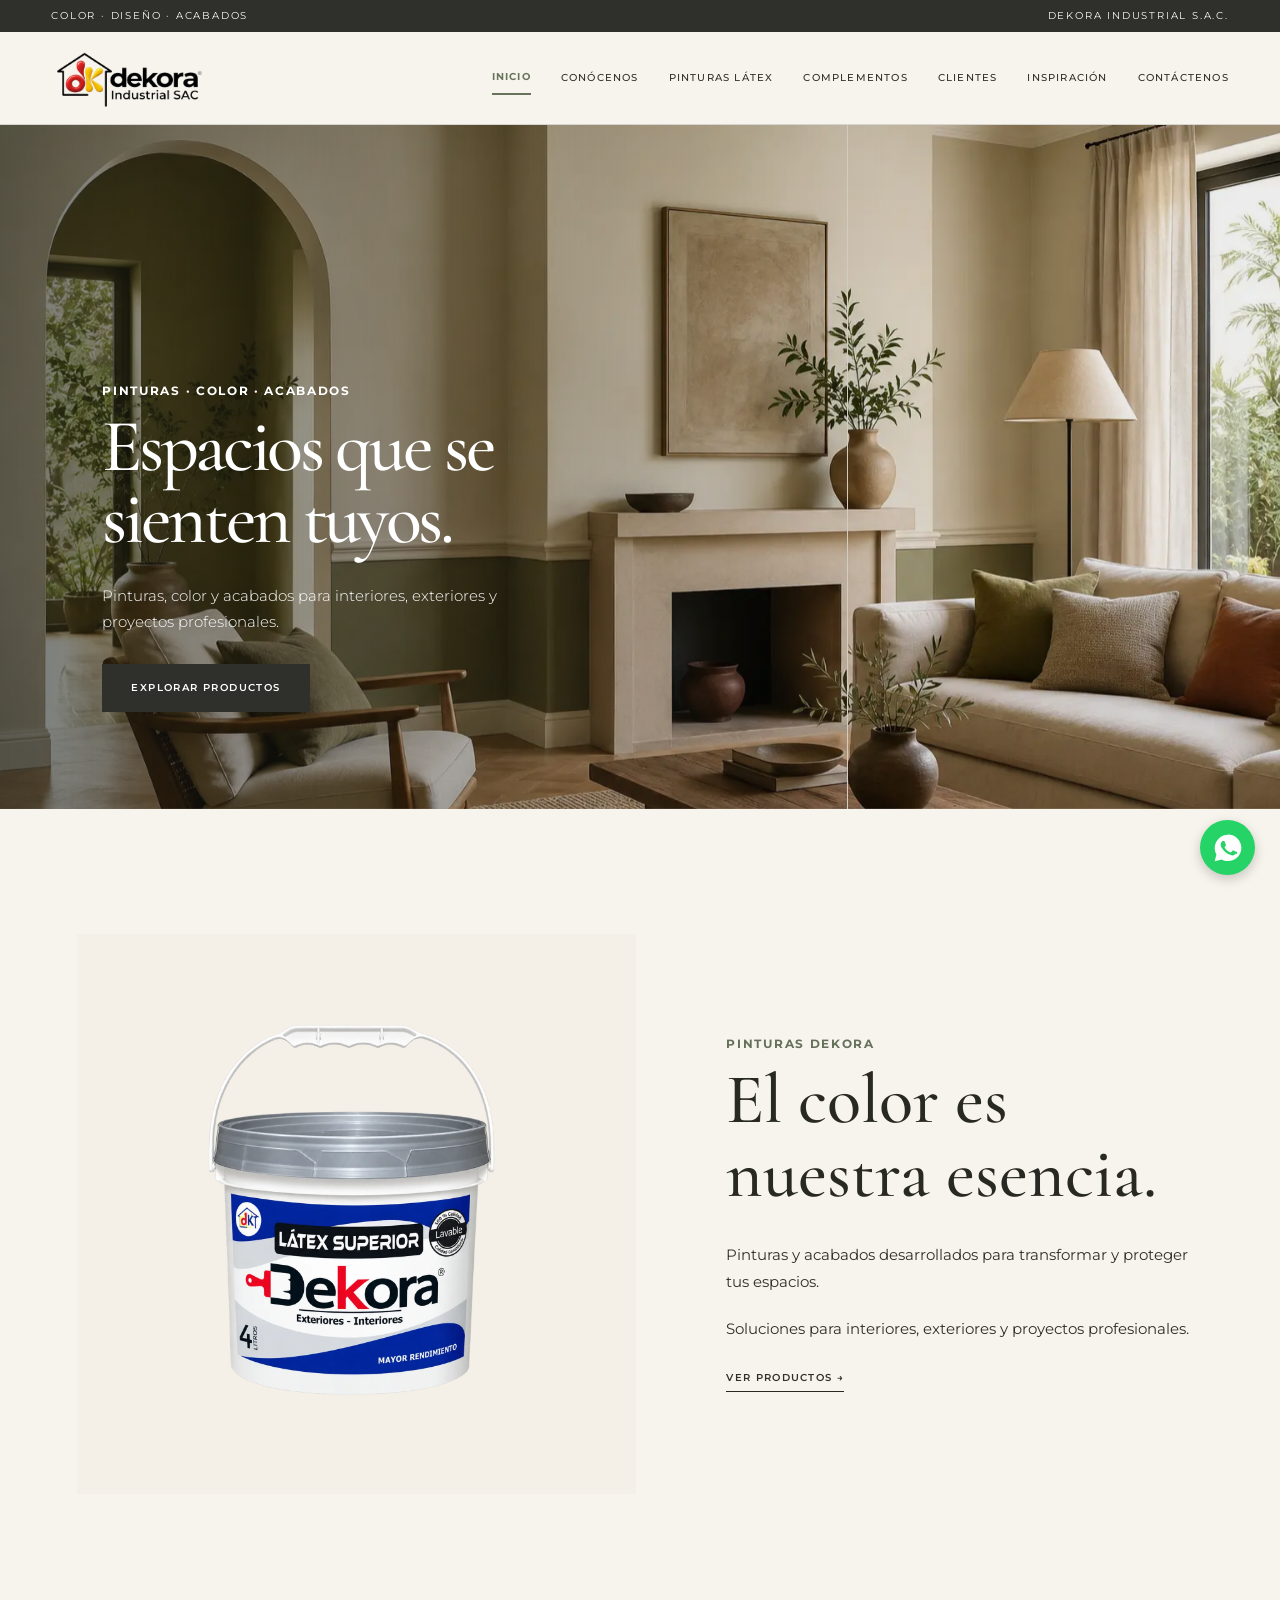
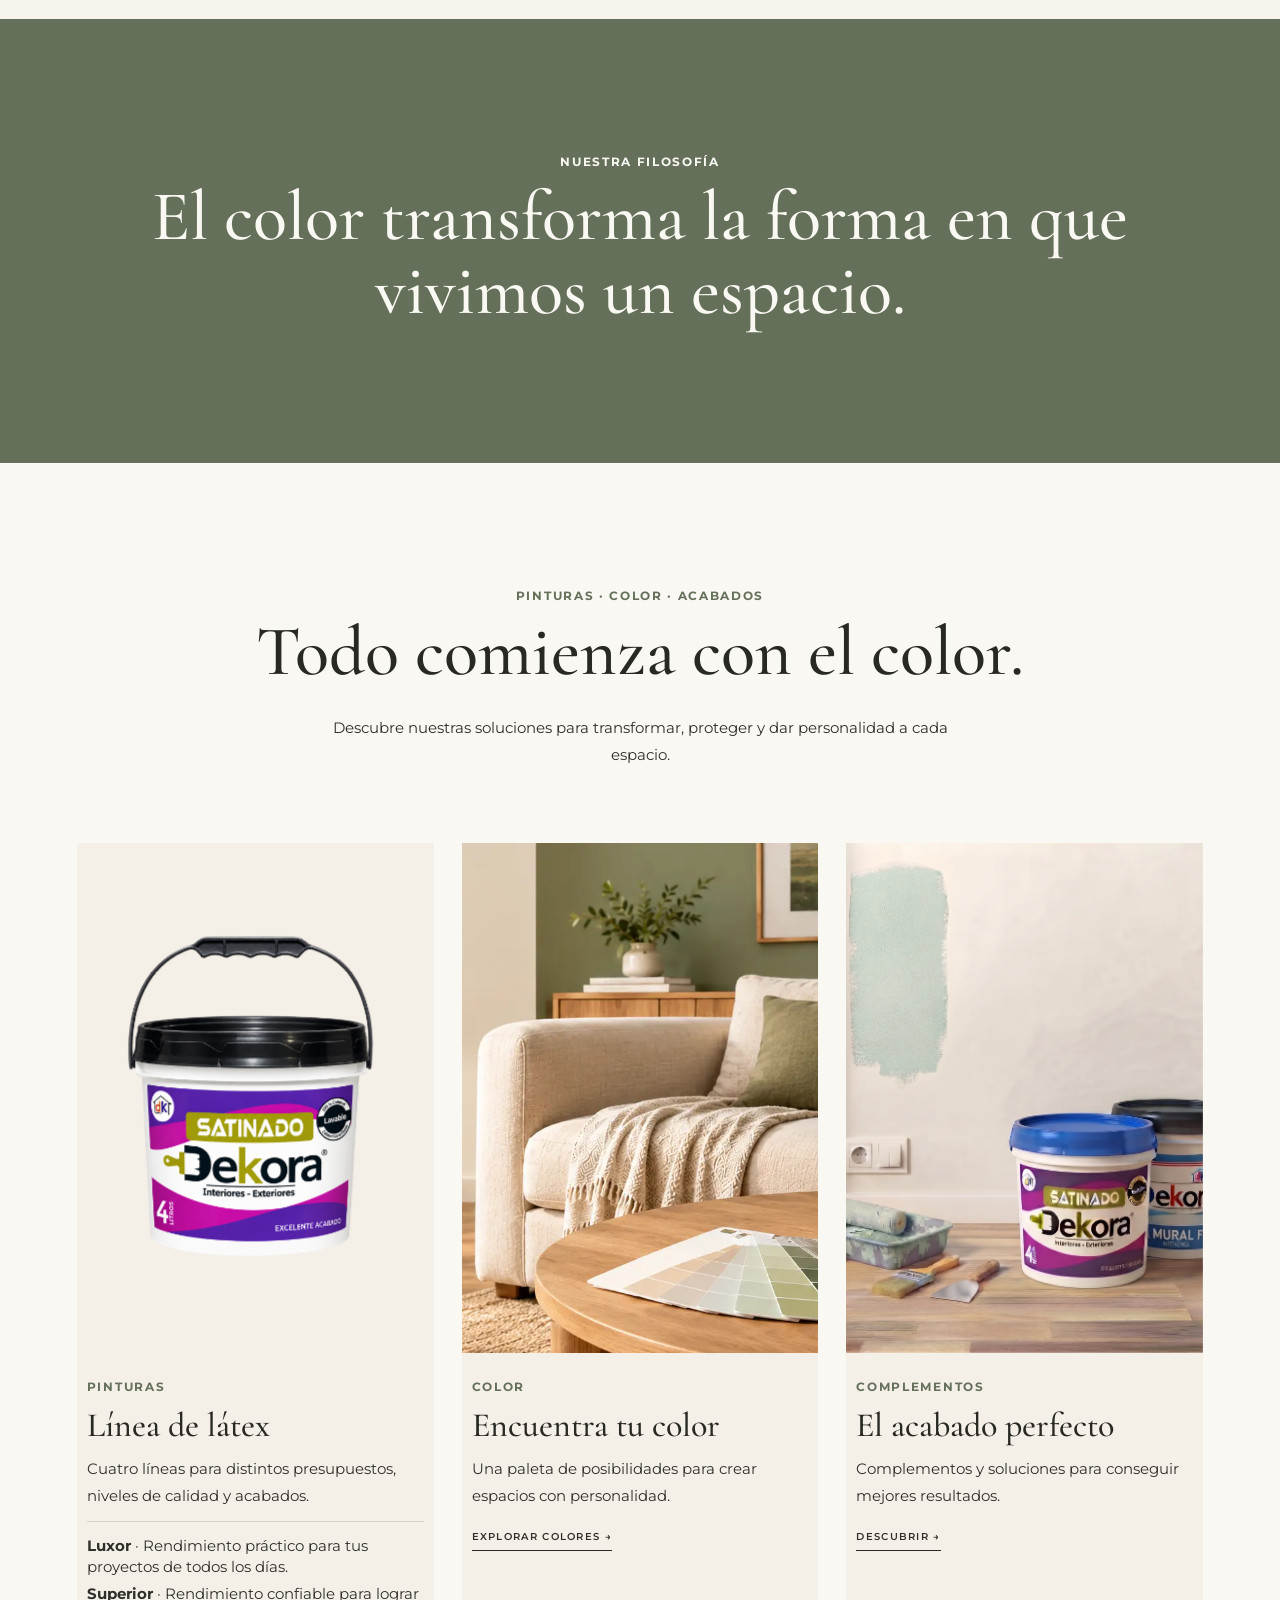
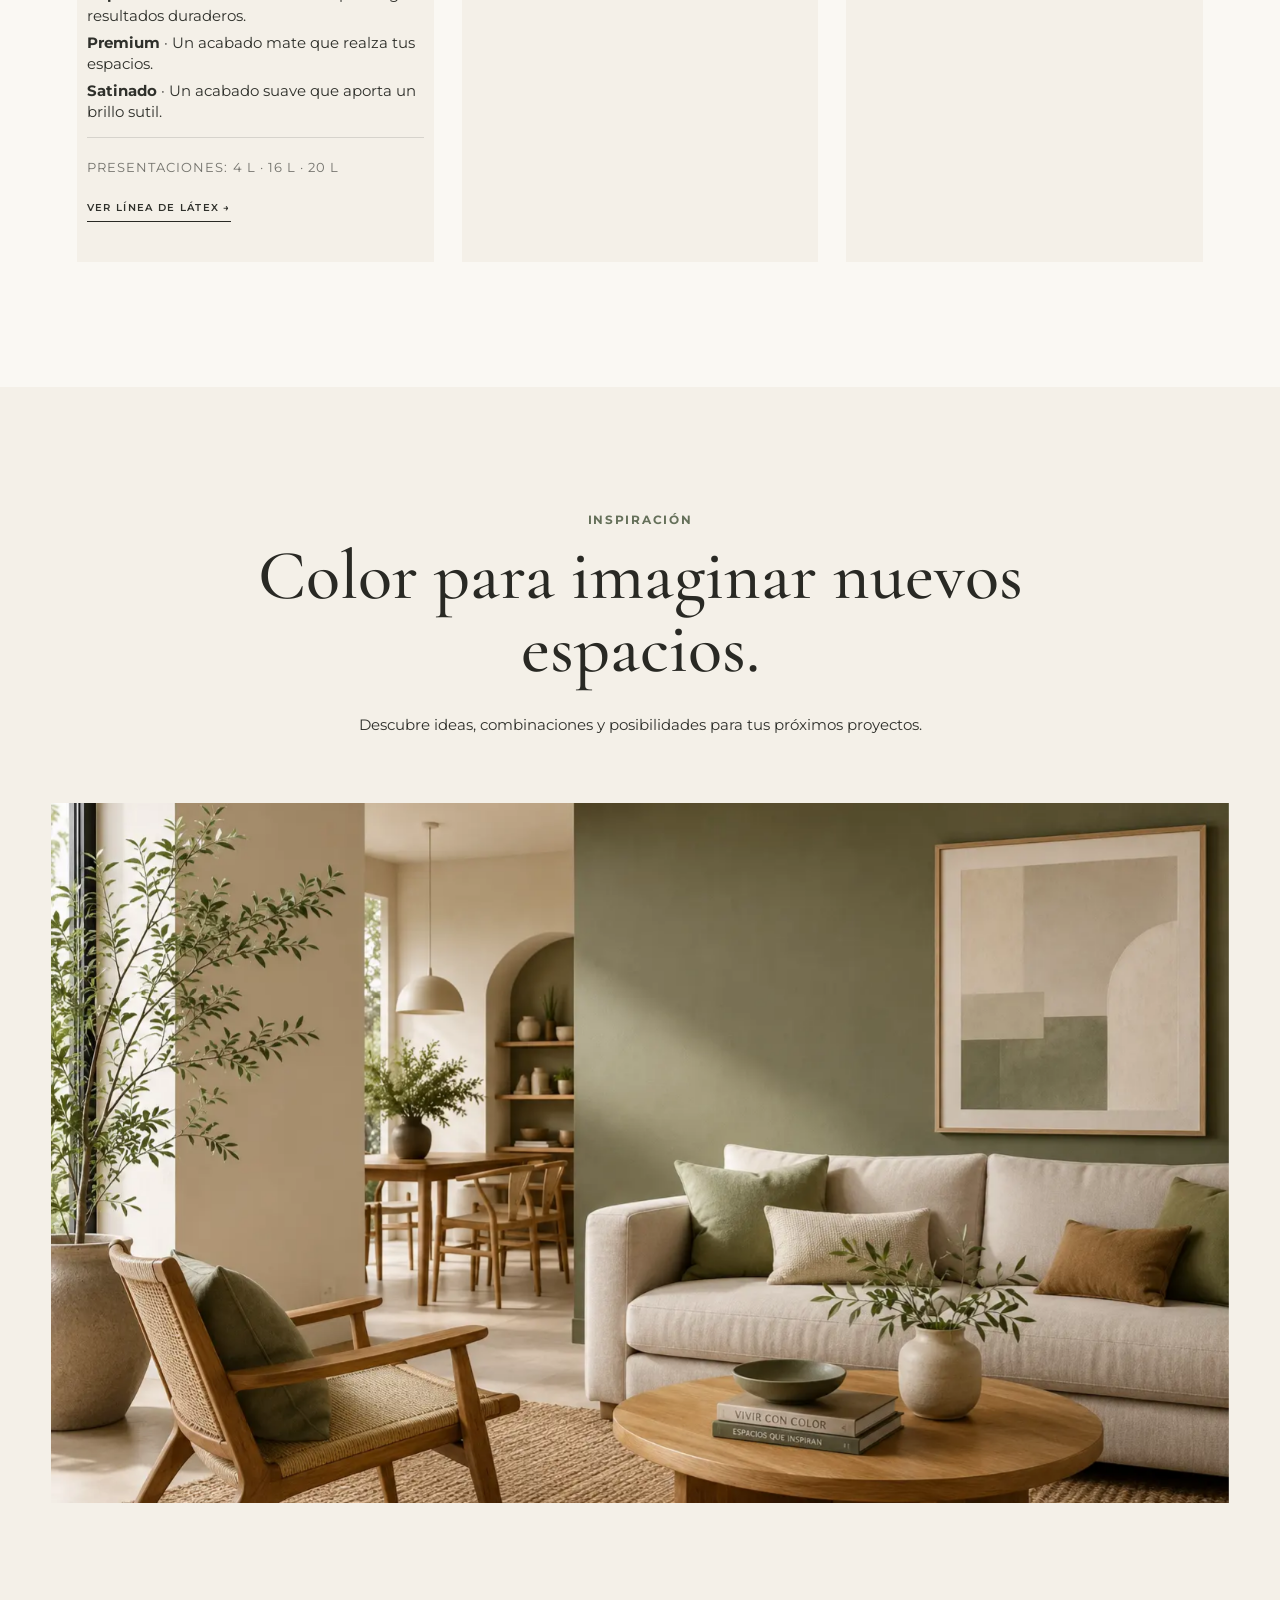
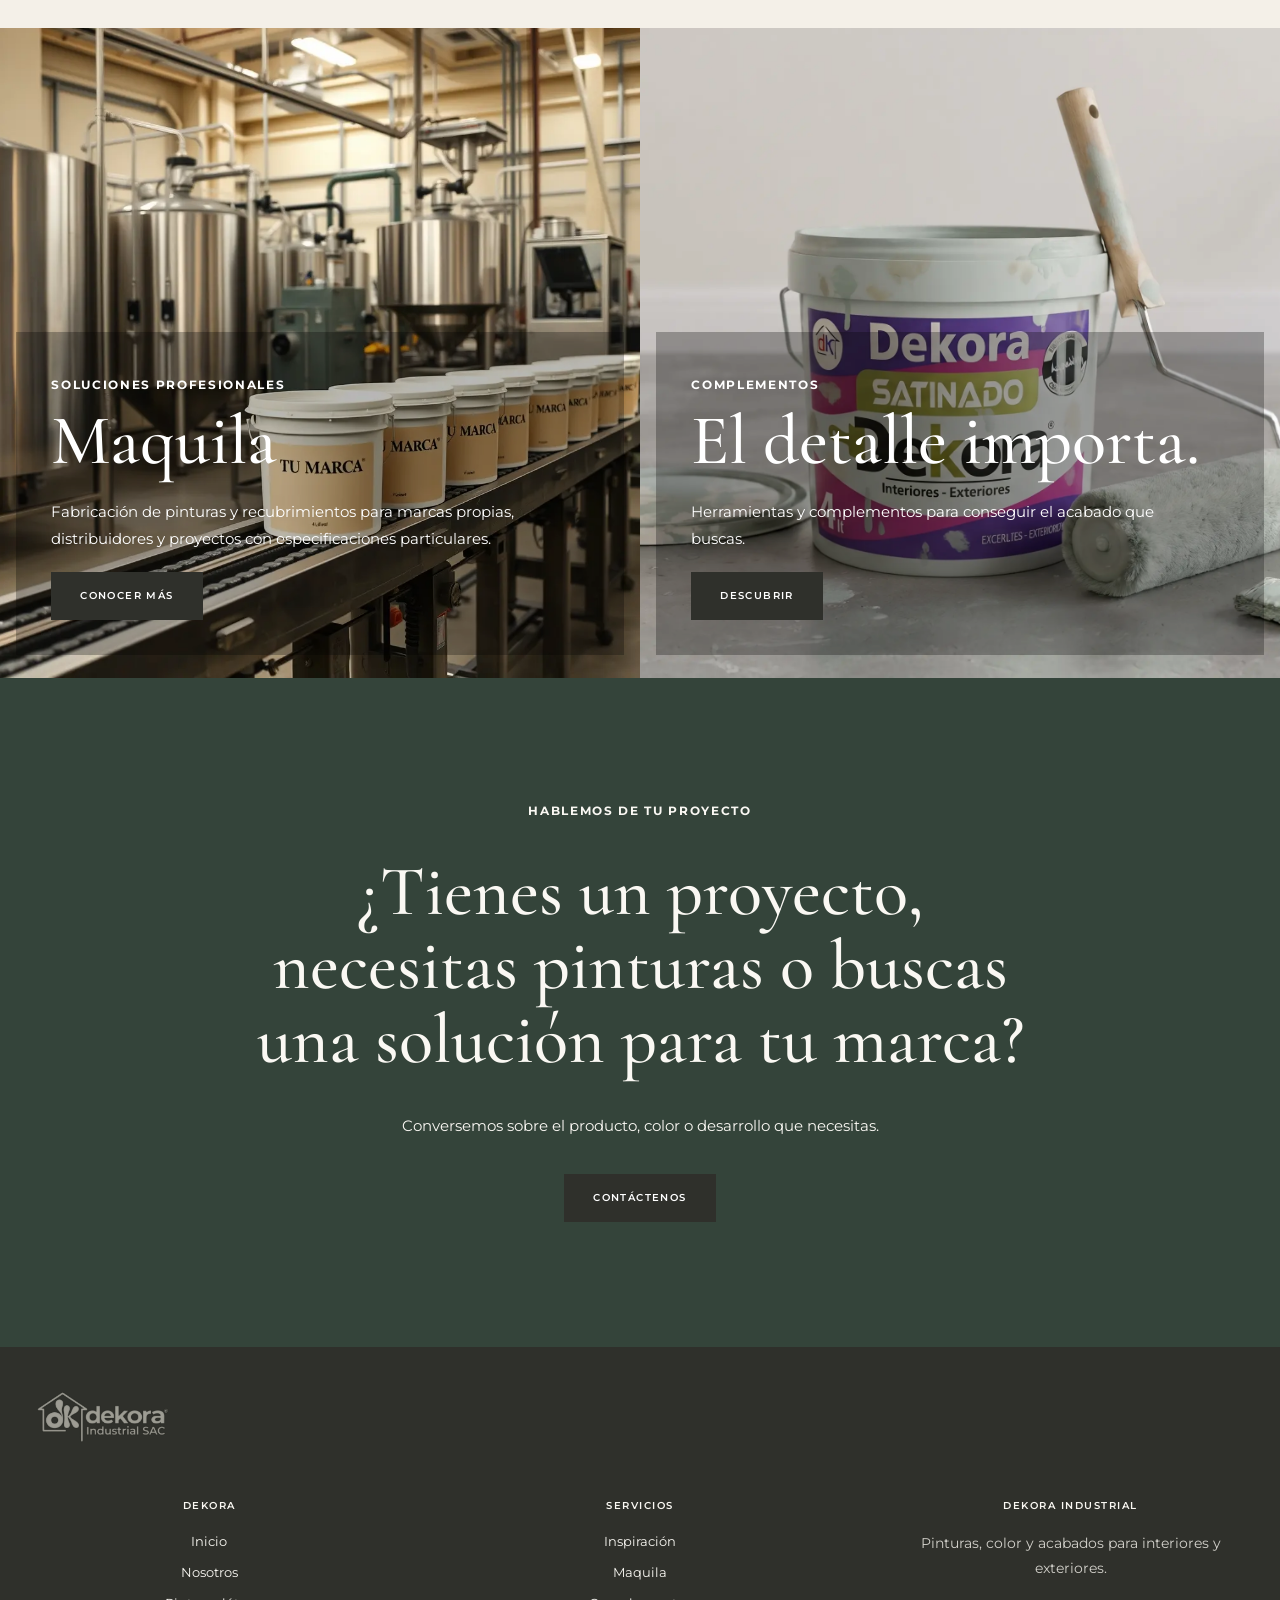
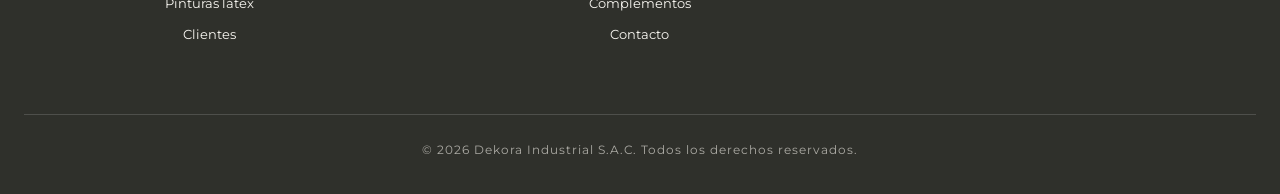
==== index.html @ 5e77c66f "Add files via upload" ====
<!--
    DEKORA INDUSTRIAL - HOMEPAGE
    Author: Jose Alvarado
    Purpose: Main homepage for Dekora Industrial.
    Beginner guide: Each major section below has a comment explaining
    what it does and where to edit its content.

    ================================================================
    LATEST CHANGES
    2026-09-03 - Added the latex product hierarchy and current 4 L, 16 L, and 20 L presentations.
    Added author information and maintained one latest-changes record.
    ================================================================
-->
<!DOCTYPE html>
<html lang="es">

<head>
    <meta charset="utf-8">
    <meta name="viewport" content="width=device-width, initial-scale=1.0">

    <title>Pinturas Dekora | Fabricantes de Pinturas y Recubrimientos del Perú</title>
    <meta name="description"
        content="Descubre el catálogo de pinturas Látex Dekora Industrial S.A.C. Látex Premium, Satinado, Superior, Luxor, selladores vinílicos, pastas murales, complementos profesionales yrecubrimientos impermeabilizantes de alta calidad para proyectos en el Perú.">


    <!-- Open Graph para Redes Sociales y WhatsApp -->
    <meta property="og:title" content="Dekora Industrial S.A.C. | Calidad y Color en Pinturas">
    <meta property="og:description"
        content="Líderes en fabricación de pinturas látex, selladores y recubrimientos para el sector construcción e industrial en el Perú.">
    <meta property="og:image" content="assets/img/logo-2026.png">
    <meta property="og:type" content="website">
    <meta property="og:locale" content="es_PE">
    <!-- =========================================================
         GOOGLE FONTS
         Cormorant Garamond = editorial headings
         Montserrat = navigation, labels and body text
         ========================================================= -->
    <link rel="preconnect" href="https://fonts.googleapis.com">
    <link rel="preconnect" href="https://fonts.gstatic.com" crossorigin>
    <link
        href="https://fonts.googleapis.com/css2?family=Cormorant+Garamond:wght@400;500;600&family=Montserrat:wght@300;400;500;600&display=swap"
        rel="stylesheet">

    <!-- =========================================================
         DEKORA STYLES
         The old global.css is intentionally not loaded.
         It belongs to the retired jQuery slideshow.
         ========================================================= -->
    <link href="assets/css/estilos.css" rel="stylesheet" type="text/css">

    <script type="application/ld+json">
{
  "@context": "https://schema.org",
  "@type": "LocalBusiness",
  "name": "Dekora Industrial S.A.C.",
  "image": "https://www.dekora.pe/assets/img/logo-2026.png",
  "description": "Fabricación de pinturas látex, selladores y recubrimientos de alta calidad para el sector construcción e industrial en el Perú.",
  "address": {
    "@type": "PostalAddress",
    "streetAddress": "Calle Los Ebanistas 120",
    "addressLocality": "Ate, Lima",
    "addressCountry": "PE"
  },
  "geo": {
    "@type": "GeoCoordinates",
    "latitude": "-12.06215",
    "longitude": "-76.96453"
  },
  "telephone": "+5114351129",
  "url": "https://www.dekora.pe",
  "priceRange": "$$"
}
</script>

</head>

<body>

    <div id="contenedor">

        <!-- =========================================================
         HEADER
         ========================================================= -->
        <header class="site-header">
            <div class="top-bar"><span>Color · Diseño · Acabados</span><span>DEKORA INDUSTRIAL S.A.C.</span></div>
            <div class="main-header">
                <a href="index.html" class="logo" aria-label="Dekora - Inicio"><img src="assets/img/logo-2026.png"
                        alt="Dekora"></a>
                <nav class="main-nav" aria-label="Navegación principal">
                    <a href="index.html" class="active">Inicio</a>
                    <a href="conocenos.html">Conócenos</a>
                    <a href="latex.html">Pinturas látex</a>
                    <a href="complementos.html">Complementos</a>
                    <a href="clientes.html">Clientes</a>
                    <a href="ideas.html">Inspiración</a>
                    <a href="contactenos.html">Contáctenos</a>
                </nav>
            </div>
        </header>


        <!-- =========================================================
         MAIN CONTENT
         ========================================================= -->
        <main>

            <!-- =====================================================
             HERO
             -----------------------------------------------------
             TEMPORARY IMAGE:
             bienvenidos.jpg is kept until the new editorial
             2026 hero photograph is created.
             ===================================================== -->
            <section class="hero">

                <img src="assets/img/hero-editorial-2026.webp" alt="Espacios y color Dekora">

                <div class="hero-content">

                    <p class="eyebrow">Pinturas · Color · Acabados</p>

                    <h1>
                        Espacios que
                        se sienten tuyos.
                    </h1>

                    <p class="hero-description">
                        Pinturas, color y acabados para interiores, exteriores y proyectos profesionales.
                    </p>

                    <a href="latex.html" class="button">
                        Explorar productos
                    </a>

                </div>

            </section>


            <!-- =====================================================
             PAINT INTRODUCTION
             Uses the new transparent product artwork.
             ===================================================== -->
            <section class="intro">

                <!-- Homepage intro image: contain the full bucket and keep its visual size balanced. -->
                <div class="product-image-frame intro-superior-image">
                    <img src="assets/img/latex-superior-4lts.webp" alt="Dekora Látex Superior de 4 litros">
                </div>

                <div class="intro-text">

                    <p class="eyebrow">Pinturas Dekora</p>

                    <h2>
                        El color es
                        nuestra esencia.
                    </h2>

                    <p>
                        Pinturas y acabados desarrollados
                        para transformar y proteger
                        tus espacios.
                    </p>

                    <p>
                        Soluciones para interiores,
                        exteriores y proyectos
                        profesionales.
                    </p>

                    <a href="latex.html" class="text-link">
                        Ver productos →
                    </a>

                </div>

            </section>


            <!-- =====================================================
             BRAND STATEMENT
             ===================================================== -->
            <section class="statement">

                <p class="eyebrow">Nuestra filosofía</p>

                <h2>
                    El color transforma
                    la forma en que
                    vivimos un espacio.
                </h2>

            </section>


            <!-- =====================================================
             PRODUCTS
             Hierarchy:
             1. Paint
             2. Color
             3. Complements
             ===================================================== -->
            <section class="products-section">

                <div class="products-header">

                    <p class="eyebrow">Pinturas · Color · Acabados</p>

                    <h2>
                        Todo comienza
                        con el color.
                    </h2>

                    <p>
                        Descubre nuestras soluciones para
                        transformar, proteger y dar personalidad
                        a cada espacio.
                    </p>

                </div>

                <div class="products-grid">

                    <!-- PRODUCT 1: LATEX RANGE -->
                    <article class="product-card product-card-latex">

                        <!-- Product image: the CSS frame crops excess white space so the bucket appears large. -->
                        <div class="product-image-frame">
                            <img src="assets/img/productos-2026/04_Satinado.png"
                                alt="Dekora Látex Satinado de 4 litros">
                        </div>

                        <div class="product-card-content">
                            <p class="eyebrow">Pinturas</p>
                            <h3>Línea de látex</h3>
                            <p>
                                Cuatro líneas para distintos presupuestos, niveles de calidad y acabados.
                            </p>

                            <div class="latex-product-list">
                                <p><strong>Luxor</strong> · Rendimiento práctico para tus proyectos de todos los días.
                                </p>
                                <p><strong>Superior</strong> · Rendimiento confiable para lograr resultados duraderos.
                                </p>
                                <p><strong>Premium</strong> · Un acabado mate que realza tus espacios.</p>
                                <p><strong>Satinado</strong> · Un acabado suave que aporta un brillo sutil.</p>
                            </div>

                            <p class="product-meta">
                                Presentaciones: 4 L · 16 L · 20 L
                            </p>

                            <a href="latex.html" class="text-link">
                                Ver línea de látex →
                            </a>
                        </div>

                    </article>


                    <!-- PRODUCT 2: COLOR -->
                    <article class="product-card">

                        <img class="color-card-image" src="assets/img/carta-home.webp"
                            alt="Carta de colores Dekora sobre una mesa junto a un sofá" loading="lazy">

                        <div class="product-card-content">

                            <p class="eyebrow">Color</p>

                            <h3>Encuentra tu color</h3>

                            <p>
                                Una paleta de posibilidades para
                                crear espacios con personalidad.
                            </p>

                            <a href="carta.html" class="text-link">
                                Explorar colores →
                            </a>

                        </div>

                    </article>


                    <!-- PRODUCT 3: COMPLEMENTS -->
                    <article class="product-card">

                        <img src="assets/img/complementos.webp" alt="Complementos Dekora" loading="lazy">

                        <div class="product-card-content">

                            <p class="eyebrow">Complementos</p>

                            <h3>El acabado perfecto</h3>

                            <p>
                                Complementos y soluciones para
                                conseguir mejores resultados.
                            </p>

                            <a href="complementos.html" class="text-link">
                                Descubrir →
                            </a>

                        </div>

                    </article>

                </div>

            </section>


            <!-- =====================================================
             INSPIRATION
             TEMPORARY IMAGE:
             imgofrecemos.jpg will later be replaced by a new
             editorial interior photograph.
             ===================================================== -->
            <section class="inspiration">

                <div class="inspiration-header">

                    <p class="eyebrow">Inspiración</p>

                    <h2>
                        Color para imaginar
                        nuevos espacios.
                    </h2>

                    <p>
                        Descubre ideas, combinaciones y
                        posibilidades para tus próximos
                        proyectos.
                    </p>

                </div>

                <div class="inspiration-image">

                    <img src="assets/img/inspiracion.webp" alt="Inspiración Dekora" loading="lazy">

                </div>

            </section>


            <!-- =====================================================
             PROFESSIONAL SERVICES
             ===================================================== -->
            <section class="services">

                <article class="service">

                    <img src="assets/img/maquilados.webp" alt="Maquila Dekora" loading="lazy">

                    <div class="service-content">

                        <p class="eyebrow">
                            Soluciones profesionales
                        </p>

                        <h2>Maquila</h2>

                        <p>
                            Fabricación de pinturas y recubrimientos para marcas propias, distribuidores y proyectos con
                            especificaciones particulares.
                        </p>

                        <a href="maquila.html" class="button">
                            Conocer más
                        </a>

                    </div>

                </article>


                <article class="service">

                    <img src="assets/img/EldetalleImporta.webp" alt="Complementos Dekora" loading="lazy">

                    <div class="service-content">

                        <p class="eyebrow">Complementos</p>

                        <h2>El detalle importa.</h2>

                        <p>
                            Herramientas y complementos
                            para conseguir el acabado
                            que buscas.
                        </p>

                        <a href="complementos.html" class="button">
                            Descubrir
                        </a>

                    </div>

                </article>

            </section>


            <!-- =====================================================
             CONTACT CTA
             ===================================================== -->
            <section class="cta">

                <p class="eyebrow">Hablemos de tu proyecto</p>

                <h2>
                    ¿Tienes un proyecto, necesitas pinturas
                    o buscas una solución para tu marca?
                </h2>

                <p>
                    Conversemos sobre el producto, color o desarrollo que necesitas.
                </p>

                <a href="contactenos.html" class="button">
                    Contáctenos
                </a>

            </section>

        </main>


        <!-- Botón flotante de WhatsApp -->
        <a href="https://wa.me/51946542514?text=Hola,%20deseo%20más%20información%20sobre%20los%20productos%20y%20servicios%20de%20Dekora."
            target="_blank" rel="noopener noreferrer" class="whatsapp-float-btn" aria-label="Escríbenos por WhatsApp">
            <svg class="whatsapp-float-icon" xmlns="http://www.w3.org/2000/svg" viewBox="0 0 24 24">
                <path
                    d="M12.04 2c-5.52 0-10 4.48-10 10 0 1.77.46 3.45 1.28 4.9L2 22l5.25-1.38c1.41.77 3.03 1.21 4.79 1.21 5.52 0 10-4.48 10-10s-4.48-10-10-10zm5.81 14.19c-.24.67-1.4 1.28-1.93 1.36-.5.08-1.14.12-3.35-.78-2.88-1.19-4.75-4.14-4.89-4.33-.14-.19-1.16-1.55-1.16-2.96 0-1.41.74-2.1 1-2.38.26-.28.57-.35.76-.35.19 0 .38 0 .55.01.18.01.42-.07.66.51.24.58.82 2 .89 2.15.07.15.12.33.02.53-.1.2-.15.33-.3.51-.15.18-.32.4-.46.54-.15.15-.31.31-.13.61.18.3 0.8 1.32 1.72 2.14 1.18 1.05 2.18 1.38 2.49 1.53.31.15.49.13.67-.08.18-.21.78-.91.99-1.23.21-.32.42-.27.71-.16.29.11 1.83.86 2.14 1.02.31.16.52.24.6.37.08.13.08.75-.16 1.42z" />
            </svg>
        </a>


        <!-- =========================================================
             FOOTER
             ========================================================= -->
        <footer class="site-footer">

            <div class="footer-brand">
                <img src="assets/img/logo-2026-white_gray.png" alt="Dekora">
            </div>

            <div class="footer-columns">

                <div>
                    <h3>Dekora</h3>
                    <a href="index.html">Inicio</a>
                    <a href="conocenos.html">Nosotros</a>
                    <a href="latex.html">Pinturas látex</a>
                    <a href="clientes.html">Clientes</a>
                </div>

                <div>
                    <h3>Servicios</h3>
                    <a href="ideas.html">Inspiración</a>
                    <a href="maquila.html">Maquila</a>
                    <a href="complementos.html">Complementos</a>
                    <a href="contactenos.html">Contacto</a>
                </div>

                <div>
                    <h3>Dekora Industrial</h3>
                    <p>
                        Pinturas, color y acabados
                        para interiores y exteriores.
                    </p>
                </div>

            </div>

            <div class="copyright">
                © 2026 Dekora Industrial S.A.C.
                Todos los derechos reservados.
            </div>

        </footer>

    </div>

</body>

</html>
---- assets/css/estilos.css ----
/*
  DEKORA WEBSITE STYLES
  This file contains the shared styles for the website.
  Keep image paths relative to each HTML file, for example:
  assets/img/latex-superior-4lts.webp
*/

/* =========================================================
   DEKORA INDUSTRIAL
   Author: Jose Alvarado
   File: estilos.css
   ========================================================= */

/* =========================================================
   LATEST CHANGES — September 3, 2026
   - Refined the hero section for a more editorial appearance.
   - Improved responsive spacing and typography.
   - Added accessible focus states and safer image behavior.
   - Kept legacy styles for older internal pages.
   ========================================================= */

/*
================================================================
DEKORA INDUSTRIAL — 2026
Premium editorial visual system
Paint · Color · Finishes · Inspiration

This stylesheet controls the redesigned homepage and keeps a
small compatibility layer for older internal pages.

IMPORTANT:
- index.html does NOT load the old global.css.
- The old jQuery slideshow is no longer used by the homepage.
- Legacy classes are retained at the bottom until internal pages
  are redesigned.
================================================================
*/


/* ==============================================================
   1. COLOR PALETTE
   ============================================================== */

:root {
    --cream: #F4F0E8;
    --warm-white: #FAF8F3;
    --olive: #65705A;
    --deep-green: #34443A;
    --terracotta: #A66A52;
    --charcoal: #292924;
    --soft-grey: #D8D3C8;
    --white: #FFFFFF;

    --content-width: 1240px;
    --wide-width: 1400px;
}


/* ==============================================================
   2. RESET / BASE
   ============================================================== */

*,
*::before,
*::after {
    box-sizing: border-box;
}

html {
    margin: 0;
    padding: 0;
    scroll-behavior: smooth;
}

body {
    margin: 0;
    padding: 0;

    background: var(--cream);
    color: var(--charcoal);

    font-family: "Montserrat", Arial, Helvetica, sans-serif;
    font-size: 15px;
    line-height: 1.6;

    -webkit-font-smoothing: antialiased;
    text-rendering: optimizeLegibility;
}

img {
    display: block;
    max-width: 100%;
    height: auto;
}

a {
    color: inherit;
    text-decoration: none;
}

button,
input,
textarea,
select {
    font: inherit;
}

ul,
ol {
    margin: 0;
    padding: 0;
    list-style: none;
}

p {
    margin: 0 0 20px;
}


/* ==============================================================
   3. TYPOGRAPHY
   ============================================================== */

h1,
h2,
h3,
h4,
h5,
h6 {
    margin: 0;
    padding: 0;

    color: var(--charcoal);

    font-family:
        "Cormorant Garamond",
        Georgia,
        "Times New Roman",
        serif;

    font-weight: 500;
    line-height: 1.05;
}

h1 {
    font-size: clamp(50px, 7vw, 96px);
}

h2 {
    font-size: clamp(42px, 5.5vw, 74px);
}

h3 {
    font-size: 34px;
}

h4 {
    font-size: 28px;
}

p {
    font-size: 15px;
    line-height: 1.8;
}

.eyebrow {
    margin-bottom: 18px;

    font-family: "Montserrat", Arial, Helvetica, sans-serif;
    font-size: 10px;
    font-weight: 600;
    line-height: 1.4;

    letter-spacing: 0.20em;
    text-transform: uppercase;
}

.texto_blanco {
    color: var(--white);
}


/* ==============================================================
   4. MAIN WEBSITE CONTAINER
   ============================================================== */

#contenedor {
    width: 100%;
    max-width: 100%;
    margin: 0 auto;

    overflow: hidden;
}


/* ==============================================================
   5. HEADER
   ============================================================== */

#cabecera,
.site-header {
    width: 100%;

    background: var(--warm-white);

    border-bottom: 1px solid rgba(41, 41, 36, 0.12);
}

.top-bar {
    width: 100%;
    min-height: 32px;

    padding: 7px 4%;

    display: flex;
    align-items: center;
    justify-content: space-between;

    background: var(--deep-green);
    color: var(--warm-white);

    font-family: "Montserrat", Arial, Helvetica, sans-serif;
    font-size: 10px;
    letter-spacing: 0.12em;
    text-transform: uppercase;
}

.main-header {
    width: min(var(--wide-width), 92%);
    min-height: 108px;

    margin: 0 auto;
    padding: 18px 0;

    display: flex;
    align-items: center;
    justify-content: space-between;

    gap: 40px;
}

.logo {
    width: auto;
    height: auto;

    margin: 0;
    padding: 0;

    flex-shrink: 0;
}

.logo img {
    width: auto;
    max-width: 155px;
    max-height: 78px;

    object-fit: contain;
}

#menu,
.main-nav {
    width: auto;
    height: auto;

    margin: 0;
    padding: 0;

    display: flex;
    align-items: center;
    justify-content: flex-end;

    gap: 30px;

    float: none;
}

#menu ul {
    display: flex;
    align-items: center;
    gap: 30px;
}

#menu li {
    margin: 0;
    padding: 0;
}

#menu li a,
.main-nav a {
    display: inline-block;

    padding: 10px 0;

    color: var(--charcoal);

    font-family: "Montserrat", Arial, Helvetica, sans-serif;
    font-size: 10px;
    font-weight: 500;
    line-height: 1.2;

    letter-spacing: 0.14em;
    text-align: center;
    text-transform: uppercase;

    border-bottom: 1px solid transparent;

    transition:
        color 0.25s ease,
        border-color 0.25s ease;
}

#menu li a:hover,
#menu li.selection a,
.main-nav a:hover,
.main-nav a.active {
    color: var(--olive);
    border-bottom-color: var(--olive);
}

/* Container for your nav links */
.nav-links,
header nav {
    display: flex;
    align-items: center;
    gap: 2rem;
    /* Controls the exact space between each link consistently */
}

/* Individual navigation links */
.nav-links a,
header nav a {
    font-family: inherit;
    /* Inherits your main site font family */
    font-size: 0.95rem;
    /* Fixes a uniform font size across all tabs */
    font-weight: 500;
    /* Ensures consistent font weight */
    text-transform: uppercase;
    /* If your design uses uppercase */
    letter-spacing: 0.5px;
    text-decoration: none;
    color: #333;
    /* Adjust to your text color */
    padding: 0.5rem 0;
    /* Consistent vertical padding */
    transition: color 0.2s ease;
}

/* Active tab style */
.nav-links a.active,
header nav a.active {
    font-weight: 700;
    /* Makes the current tab bold */
    border-bottom: 2px solid currentColor;
    /* Optional: standard active indicator */
}

/* ==============================================================
   6. HERO
   --------------------------------------------------------------
   The current image is temporary. The layout is ready for the
   future 2026 editorial hero photograph.
   ============================================================== */

#banner,
.hero {
    position: relative;

    width: 100%;
    height: 78vh;
    min-height: 560px;
    max-height: 850px;

    overflow: hidden;

    background: var(--deep-green);
}

.hero>img {
    width: 100%;
    height: 100%;

    object-fit: cover;
    object-position: center;
}

.hero::after {
    content: "";

    position: absolute;
    inset: 0;
    z-index: 1;

    background: rgba(0, 0, 0, 0.18);

    pointer-events: none;
}

.hero-content {
    position: absolute;
    z-index: 2;

    left: 8%;
    bottom: 12%;

    width: min(680px, 82%);
}

.hero-content .eyebrow {
    color: var(--white);
}

.hero-content h1 {
    max-width: 700px;
    margin-bottom: 28px;

    color: var(--white);
}

.hero-description {
    max-width: 480px;

    margin: 0 0 30px;

    color: var(--white);

    font-family: "Montserrat", Arial, Helvetica, sans-serif;
    font-size: 16px;
    font-weight: 300;
    line-height: 1.7;
}


/* ==============================================================
   7. BUTTONS
   ============================================================== */

.button {
    display: inline-block;

    padding: 15px 28px;

    background: var(--warm-white);
    color: var(--charcoal);

    border: 1px solid var(--warm-white);

    font-family: "Montserrat", Arial, Helvetica, sans-serif;
    font-size: 10px;
    font-weight: 600;

    letter-spacing: 0.14em;
    text-transform: uppercase;

    transition:
        background 0.25s ease,
        color 0.25s ease,
        border-color 0.25s ease;
}

.button:hover {
    background: transparent;
    color: var(--white);
    border-color: var(--white);
}


/* ==============================================================
   8. GENERAL SECTION UTILITY
   ============================================================== */

section {
    position: relative;
}

.section-container {
    width: min(1200px, 88%);
    margin: 0 auto;
}


/* ==============================================================
   9. INTRODUCTION / MAIN PAINT
   ============================================================== */

.intro {
    width: min(var(--content-width), 88%);

    margin: 0 auto;
    padding: 125px 0;

    display: grid;
    grid-template-columns: 1.08fr 0.92fr;
    align-items: center;

    gap: 90px;
}

.intro-image {
    min-height: 620px;

    display: flex;
    align-items: center;
    justify-content: center;

    overflow: hidden;

    background: var(--cream);
}

.intro-image img {
    width: 100%;
    height: 620px;

    padding: 45px;

    object-fit: contain;
    object-position: center;

    filter: drop-shadow(0 18px 25px rgba(0, 0, 0, 0.10));
}

.intro-text {
    padding: 20px 0;
}

.intro-text .eyebrow {
    color: var(--olive);
}

.intro-text h2 {
    max-width: 600px;
    margin-bottom: 30px;
}

.intro-text p {
    max-width: 500px;
}

.text-link {
    display: inline-block;

    margin-top: 8px;
    padding-bottom: 5px;

    border-bottom: 1px solid var(--charcoal);

    font-family: "Montserrat", Arial, Helvetica, sans-serif;
    font-size: 10px;
    font-weight: 600;

    letter-spacing: 0.13em;
    text-transform: uppercase;

    transition:
        color 0.25s ease,
        border-color 0.25s ease;
}

.text-link:hover {
    color: var(--olive);
    border-color: var(--olive);
}


/* ==============================================================
   10. BRAND STATEMENT
   ============================================================== */

.statement {
    padding: 135px 8%;

    background: var(--olive);
    color: var(--warm-white);

    text-align: center;
}

.statement .eyebrow {
    color: var(--warm-white);
}

.statement h2 {
    max-width: 1000px;
    margin: 0 auto;

    color: var(--warm-white);
}


/* ==============================================================
   11. PRODUCTS
   ============================================================== */

.products-section {
    padding: 125px 0;

    background: var(--warm-white);
}

.products-header {
    width: min(900px, 88%);

    margin: 0 auto 75px;

    text-align: center;
}

.products-header .eyebrow {
    color: var(--olive);
}

.products-header h2 {
    margin-bottom: 25px;
}

.products-header p {
    max-width: 700px;
    margin-left: auto;
    margin-right: auto;
}

.products-grid {
    width: min(1240px, 88%);

    margin: 0 auto;

    display: grid;
    grid-template-columns: repeat(3, 1fr);

    gap: 28px;
}

.product-card {
    position: relative;

    overflow: hidden;

    background: var(--cream);
}

.product-card img {
    width: 100%;
    height: 510px;

    object-fit: cover;

    transition: transform 0.6s ease;
}

/* The paint container is a transparent PNG, not a photograph. */
.product-card:first-child img {
    object-fit: contain;

    padding: 45px;

    background: var(--cream);

    filter: drop-shadow(0 18px 25px rgba(0, 0, 0, 0.10));
}

.product-card:hover img {
    transform: scale(1.025);
}

.product-card-content {
    padding: 26px 10px 40px;
}

.product-card-content .eyebrow {
    color: var(--olive);
}

.product-card-content h3 {
    margin-bottom: 12px;
}

.product-card-content p {
    margin-bottom: 12px;
}


/* ==============================================================
   12. PROFESSIONAL SERVICES
   ============================================================== */

.services {
    width: 100%;

    display: grid;
    grid-template-columns: repeat(2, 1fr);
}

.service {
    position: relative;

    min-height: 650px;

    overflow: hidden;

    background: var(--deep-green);
}

.service img {
    width: 100%;
    height: 100%;
    min-height: 650px;

    object-fit: cover;

    transition: transform 0.6s ease;
}

.service:hover img {
    transform: scale(1.025);
}

.service-content {
    position: absolute;
    z-index: 2;

    left: 8%;
    right: 8%;
    bottom: 9%;
}

.service-content::before {
    content: "";

    position: absolute;
    z-index: -1;

    inset: -45px -35px -35px;

    background: rgba(0, 0, 0, 0.28);
}

.service-content .eyebrow,
.service-content h2,
.service-content p {
    color: var(--white);
}

.service-content h2 {
    margin-bottom: 20px;
}

.service-content p {
    max-width: 480px;
}


/* ==============================================================
   13. INSPIRATION
   ============================================================== */

.inspiration {
    padding: 125px 0;

    background: var(--cream);
}

.inspiration-header {
    width: min(900px, 88%);

    margin: 0 auto 65px;

    text-align: center;
}

.inspiration-header .eyebrow {
    color: var(--olive);
}

.inspiration-header h2 {
    margin-bottom: 25px;
}

.inspiration-header p {
    max-width: 700px;
    margin-left: auto;
    margin-right: auto;
}

.inspiration-image {
    width: min(1400px, 92%);
    height: 700px;

    margin: 0 auto;

    overflow: hidden;
}

.inspiration-image img {
    width: 100%;
    height: 100%;

    object-fit: cover;

    transition: transform 0.6s ease;
}

.inspiration-image:hover img {
    transform: scale(1.015);
}


/* ==============================================================
   14. CONTACT CTA
   ============================================================== */

.cta {
    padding: 125px 8%;

    background: var(--deep-green);
    color: var(--warm-white);

    text-align: center;
}

.cta .eyebrow {
    color: var(--warm-white);
}

.cta h2 {
    max-width: 900px;

    margin: 0 auto 35px;

    color: var(--warm-white);
}

.cta p {
    max-width: 650px;

    margin: 0 auto 35px;

    color: var(--warm-white);
}


/* ==============================================================
   15. FOOTER
   ============================================================== */

#piepagina,
.site-footer {
    width: 100%;
    min-height: 300px;

    padding: 70px 6% 30px;

    background: var(--charcoal);
    color: var(--warm-white);
}

.site-footer a {
    color: var(--warm-white);

    transition: opacity 0.25s ease;
}

.site-footer a:hover {
    opacity: 0.6;
}

.footer-brand {
    margin-bottom: 50px;
}

.footer-brand img {
    width: 150px;
    max-height: 78px;

    object-fit: contain;
}

.footer-columns {
    display: grid;
    grid-template-columns: repeat(3, 1fr);

    gap: 60px;

    margin-bottom: 60px;
}

.footer-columns h3 {
    margin-bottom: 20px;

    color: var(--warm-white);

    font-family: "Montserrat", Arial, Helvetica, sans-serif;
    font-size: 10px;
    font-weight: 600;

    letter-spacing: 0.15em;
    text-transform: uppercase;
}

.footer-columns a {
    display: block;

    margin-bottom: 10px;

    font-size: 13px;
}

.footer-columns p {
    max-width: 320px;
    color: var(--warm-white);
}

.copyright {
    padding-top: 25px;

    border-top: 1px solid rgba(255, 255, 255, 0.15);

    color: rgba(255, 255, 255, 0.6);

    font-size: 10px;
    letter-spacing: 0.08em;
}


/* ==============================================================
   16. LEGACY DEKORA CLASSES
   --------------------------------------------------------------
   Keep these until the older internal pages are redesigned.
   ============================================================== */

.caja_negra {
    width: 100%;
    height: auto;

    padding: 100px 8%;

    background: var(--deep-green);
}

.caja_cuerpo {
    width: 100%;
    height: auto;

    padding: 100px 8%;

    background: var(--cream);
}

.img_bienvenidos,
.img_ofrecemos {
    max-width: 1200px;
    margin: 30px auto 0;
}

.titulos {
    width: auto;
}

.caja_interior {
    margin: 40px 0;
}


/* ==============================================================
   17. CONTACT PAGE COMPATIBILITY
   ============================================================== */

.caja_contactenos {
    width: 100%;
    max-width: 500px;
    float: none;
}

#contacto {
    margin-top: 40px;
    float: none;
}

.rotulos {
    width: 120px;

    display: block;
    float: left;

    padding: 5px 10px 5px 0;

    color: var(--charcoal);

    font-family: "Montserrat", Arial, Helvetica, sans-serif;
    font-size: 12px;
    text-align: right;
}

.campos {
    width: calc(100% - 130px);

    display: block;
    float: left;

    padding: 5px;
}

.campo {
    width: 100%;
    padding: 10px;

    background: var(--warm-white);
    border: 1px solid var(--soft-grey);

    font-family: "Montserrat", Arial, Helvetica, sans-serif;
    font-size: 13px;

    outline: none;
}

.campo:focus {
    border-color: var(--olive);
}

.boton {
    width: 160px;

    padding: 12px 20px;

    background: var(--olive);
    color: var(--white);

    border: none;

    font-family: "Montserrat", Arial, Helvetica, sans-serif;
    font-size: 10px;
    font-weight: 600;

    letter-spacing: 0.1em;
    text-transform: uppercase;

    cursor: pointer;

    transition: background 0.25s ease;
}

.boton:hover {
    background: var(--deep-green);
}

[required] {
    border: 1px solid var(--soft-grey);
}


/* ==============================================================
   18. MAP
   ============================================================== */

.mapa {
    width: 100%;
    max-width: 100%;

    height: 450px;

    margin: 40px 0;

    float: none;
}


/* ==============================================================
   19. ACCORDION
   ============================================================== */

.accordion {
    width: 100%;
    max-width: 1100px;

    margin: 40px auto;

    border-bottom: 1px solid var(--soft-grey);
}

.accordion h3 {
    margin: 0;
    padding: 18px 20px;

    background: var(--warm-white);
    color: var(--charcoal);

    font-family: "Montserrat", Arial, Helvetica, sans-serif;
    font-size: 14px;
    font-weight: 500;

    letter-spacing: 0.04em;

    border: 1px solid var(--soft-grey);
    border-bottom: none;

    cursor: pointer;

    transition:
        background 0.25s ease,
        color 0.25s ease;
}

.accordion h3:hover,
.accordion h3.active {
    background: var(--olive);
    color: var(--white);
}

.accordion p {
    margin: 0;
    padding: 20px;

    background: var(--warm-white);

    border-left: 1px solid var(--soft-grey);
    border-right: 1px solid var(--soft-grey);

    font-family: "Montserrat", Arial, Helvetica, sans-serif;
    font-size: 13px;
    line-height: 1.7;
}


/* ==============================================================
   20. CLIENT IMAGES
   ============================================================== */

.img_clientes {
    width: 100%;
    margin-top: 40px;
}


/* ==============================================================
   21. FLOAT CLEARING
   ============================================================== */

.limpiar {
    clear: both;
}


/* ==============================================================
   22. RESPONSIVE — TABLETS
   ============================================================== */

@media (max-width: 1000px) {

    .main-header {
        width: 90%;

        flex-direction: column;
        justify-content: center;

        padding: 25px 0;

        gap: 20px;
    }

    #menu,
    .main-nav {
        justify-content: center;
    }

    #menu ul {
        flex-wrap: wrap;
        justify-content: center;

        gap: 10px 25px;
    }

    #menu li a,
    .main-nav a {
        font-size: 10px;
    }

    .intro {
        grid-template-columns: 1fr;
        gap: 55px;
    }

    .intro-image {
        min-height: 0;
    }

    .intro-image img {
        height: 540px;
    }

    .intro-text {
        padding: 0;
    }

    .products-grid {
        grid-template-columns: repeat(2, 1fr);
    }

    .services {
        grid-template-columns: 1fr;
    }

    .service,
    .service img {
        min-height: 560px;
    }

    .inspiration-image {
        height: 570px;
    }

    .footer-columns {
        grid-template-columns: repeat(2, 1fr);
    }
}


/* ==============================================================
   23. RESPONSIVE — MOBILE
   ============================================================== */

@media (max-width: 700px) {

    body {
        font-size: 14px;
    }

    .top-bar {
        padding: 8px 5%;
        font-size: 8px;
        letter-spacing: 0.08em;
    }

    /* Hide the second top-bar label on narrow screens. */
    .top-bar span:last-child {
        display: none;
    }

    .main-header {
        width: 90%;
        min-height: auto;

        padding: 24px 0 20px;
    }

    .logo img {
        max-width: 145px;
        max-height: 72px;
    }

    #menu,
    .main-nav {
        width: 100%;
    }

    #menu ul {
        width: 100%;
        gap: 5px 18px;
    }

    #menu li a,
    .main-nav a {
        font-size: 9px;
        letter-spacing: 0.08em;
    }

    .hero {
        height: 72vh;
        min-height: 500px;
    }

    .hero-content {
        left: 7%;
        bottom: 10%;

        width: 86%;
    }

    .hero-content h1 {
        font-size: clamp(46px, 13vw, 70px);
    }

    .hero-description {
        max-width: 420px;
        font-size: 14px;
        line-height: 1.7;
    }

    .intro {
        width: 86%;
        padding: 80px 0;
    }

    .intro-image img {
        height: 410px;
        padding: 30px;
    }

    .statement {
        padding: 90px 7%;
    }

    .statement h2 {
        font-size: 44px;
    }

    .products-section {
        padding: 85px 0;
    }

    .products-grid {
        width: 86%;

        grid-template-columns: 1fr;

        gap: 20px;
    }

    .product-card img {
        height: 450px;
    }

    .product-card:first-child img {
        padding: 30px;
    }

    .services {
        grid-template-columns: 1fr;
    }

    .service,
    .service img {
        min-height: 500px;
    }

    .inspiration {
        padding: 85px 0;
    }

    .inspiration-image {
        width: 86%;
        height: 450px;
    }

    .cta {
        padding: 90px 7%;
    }

    #piepagina,
    .site-footer {
        padding: 60px 7% 25px;
    }

    .footer-columns {
        grid-template-columns: 1fr;
        gap: 40px;
    }

    .rotulos {
        width: 100%;
        float: none;

        padding: 5px 0;

        text-align: left;
    }

    .campos {
        width: 100%;
        float: none;

        padding: 5px 0 15px;
    }
}


/* ==============================================================
   24. RESPONSIVE — VERY SMALL SCREENS
   ============================================================== */

@media (max-width: 450px) {

    .main-nav {
        gap: 10px;
    }

    #menu ul {
        gap: 4px 12px;
    }

    #menu li a,
    .main-nav a {
        font-size: 8px;
    }

    .hero-content h1 {
        font-size: 46px;
    }

    .hero-description {
        font-size: 13px;
    }

    .intro-image img {
        height: 330px;
        padding: 20px;
    }

    .statement h2 {
        font-size: 39px;
    }

    .product-card img {
        height: 350px;
    }

    .service,
    .service img {
        min-height: 420px;
    }

    .inspiration-image {
        height: 350px;
    }

    .button {
        padding: 13px 20px;
        font-size: 9px;
    }
}

/* ==============================================================
   25. FINAL HOMEPAGE REFINEMENTS
   These rules improve the visual hierarchy without changing the
   HTML structure. They are easy to adjust as the new photography
   is added later.
   ============================================================== */

/* Keep hero text readable over both light and dark photographs. */
.hero::after {
    background:
        linear-gradient(90deg, rgba(20, 25, 20, 0.52) 0%, rgba(20, 25, 20, 0.18) 58%, rgba(20, 25, 20, 0.04) 100%);
}

/* Give the hero a more intentional editorial composition. */
.hero-content {
    max-width: 760px;
    padding: 0 0 8px;
}

.hero-content h1 {
    max-width: 760px;
    letter-spacing: -0.025em;
    text-wrap: balance;
}

.hero-description {
    max-width: 420px;
}

/* Make buttons feel lighter and more refined. */
.button {
    border-radius: 0;
    transition: background 0.25s ease, color 0.25s ease, border-color 0.25s ease, transform 0.25s ease;
}

.button:hover {
    transform: translateY(-2px);
}

/* Keep image containers stable while photographs are replaced. */
.hero>img,
.inspiration-image img,
.service>img,
.product-card img {
    backface-visibility: hidden;
}

/* Improve reading width and vertical rhythm on medium screens. */
@media (max-width: 1000px) {
    .hero {
        height: 72vh;
        min-height: 520px;
    }

    .hero-content {
        left: 7%;
        width: 82%;
    }

    .intro,
    .products-section,
    .inspiration {
        padding-top: 100px;
        padding-bottom: 100px;
    }
}

/* Mobile layout: keep the headline prominent without crowding. */
@media (max-width: 700px) {
    .hero {
        height: 76vh;
        min-height: 520px;
    }

    .hero::after {
        background: linear-gradient(180deg, rgba(20, 25, 20, 0.08) 0%, rgba(20, 25, 20, 0.56) 72%, rgba(20, 25, 20, 0.68) 100%);
    }

    .hero-content {
        left: 7%;
        bottom: 9%;
        width: 86%;
    }

    .hero-content h1 {
        max-width: 560px;
        margin-bottom: 22px;
        letter-spacing: -0.015em;
    }

    .hero-description {
        max-width: 360px;
        margin-bottom: 26px;
    }

    .intro-text h2,
    .statement h2,
    .products-header h2,
    .inspiration-header h2,
    .cta h2 {
        text-wrap: balance;
    }
}

/* Very small screens: prevent oversized text and cramped buttons. */
@media (max-width: 450px) {
    .hero {
        min-height: 500px;
    }

    .hero-content {
        bottom: 8%;
    }

    .hero-content h1 {
        font-size: clamp(42px, 13vw, 58px);
    }

    .button {
        padding: 13px 20px;
    }
}

/* Visible keyboard focus helps visitors navigate without a mouse. */
.button:focus-visible,
.text-link:focus-visible,
.main-nav a:focus-visible {
    outline: 2px solid var(--terracotta);
    outline-offset: 5px;
}

/* Respect visitors who prefer reduced motion. */
@media (prefers-reduced-motion: reduce) {
    html {
        scroll-behavior: auto;
    }

    *,
    *::before,
    *::after {
        transition-duration: 0.01ms !important;
        animation-duration: 0.01ms !important;
    }
}

/* =========================================================
   STAGE 5 — PRODUCT COMPARISON REFINEMENT
   Keeps the latex range easy to compare before the artwork update.
   ========================================================= */

.product-card-latex .product-card-content {
    gap: 0.85rem;
}

.latex-product-list {
    display: grid;
    gap: 0.35rem;
    margin: 0.35rem 0 0.25rem;
    padding: 0.85rem 0;
    border-top: 1px solid rgba(31, 41, 35, 0.14);
    border-bottom: 1px solid rgba(31, 41, 35, 0.14);
}

.latex-product-list p {
    margin: 0;
    font-size: 0.92rem;
    line-height: 1.45;
}

.latex-product-list strong {
    font-weight: 700;
}

@media (max-width: 600px) {
    .latex-product-list {
        padding: 0.7rem 0;
    }

    .latex-product-list p {
        font-size: 0.88rem;
    }
}

/* =========================================================
   STAGE 5 — PRODUCT COMPARISON REFINEMENT
   Keeps the latex range easy to compare before the artwork update.
   ========================================================= */
.product-card-latex .product-card-content {
    gap: 0.85rem;
}

.latex-product-list {
    display: grid;
    gap: .35rem;
    margin: .35rem 0 .25rem;
    padding: .85rem 0;
    border-top: 1px solid rgba(31, 41, 35, .14);
    border-bottom: 1px solid rgba(31, 41, 35, .14);
}

.latex-product-list p {
    margin: 0;
    font-size: .92rem;
    line-height: 1.45;
}

.latex-product-list strong {
    font-weight: 700;
}

@media (max-width:600px) {
    .latex-product-list {
        padding: .7rem 0;
    }

    .latex-product-list p {
        font-size: .88rem;
    }
}


/* COMPLEMENTOS — catálogo independiente */
.catalog-page {
    max-width: 1180px;
    margin: 0 auto;
    padding: 72px 24px;
}

.catalog-intro {
    max-width: 720px;
    margin-bottom: 42px;
}

.catalog-intro h1 {
    margin: 8px 0 16px;
    font-size: clamp(2rem, 4vw, 3.6rem);
    line-height: 1.05;
}

.catalog-intro>p:last-child {
    max-width: 620px;
    font-size: 1.08rem;
    line-height: 1.75;
}

.complementos-grid {
    display: grid;
    grid-template-columns: repeat(2, minmax(0, 1fr));
    gap: 28px;
}

.complementos-grid .product-card {
    overflow: hidden;
}

.complementos-grid .product-card img {
    width: 100%;
    height: 260px;
    object-fit: cover;
}

.complementos-grid .product-card h2 {
    margin: 8px 0 12px;
}

.product-meta {
    margin-top: 18px;
    font-size: .82rem;
    text-transform: uppercase;
    letter-spacing: .08em;
    opacity: .65;
}

@media (max-width: 700px) {
    .catalog-page {
        padding: 48px 18px;
    }

    .complementos-grid {
        grid-template-columns: 1fr;
    }

    .complementos-grid .product-card img {
        height: 220px;
    }
}


/* =========================================================
   ETAPA 10 — CATÁLOGO TÉCNICO Y NAVEGACIÓN
   - Menú separado para Pinturas látex y Complementos.
   - Fichas técnicas legibles y consistentes con el sitio.
   - Mantiene temporalmente las imágenes actuales.
   ========================================================= */
.catalog-detail-page {
    max-width: 1180px;
    margin: 0 auto;
    padding: 72px 28px 90px;
}

.catalog-detail-intro {
    max-width: 760px;
    margin-bottom: 44px;
}

.catalog-detail-intro h1 {
    margin: 8px 0 18px;
}

.catalog-detail-intro p {
    max-width: 680px;
    line-height: 1.8;
}

.catalog-detail-grid {
    display: grid;
    grid-template-columns: repeat(2, minmax(0, 1fr));
    gap: 28px;
}

.catalog-detail-card {
    background: #fffdf9;
    border: 1px solid rgba(40, 48, 40, .14);
    padding: 0;
}

.catalog-detail-card .product-card-media {
    background: #f0eee7;
    min-height: 260px;
    display: flex;
    align-items: center;
    justify-content: center;
    padding: 24px;
}

.catalog-detail-card .product-card-media img {
    max-width: 100%;
    height: 260px;
    object-fit: contain;
}

.catalog-detail-card-content {
    padding: 30px;
}

.catalog-detail-card h2 {
    margin: 6px 0 10px;
}

.product-lead {
    font-size: 1.05rem;
    line-height: 1.75;
    margin-bottom: 24px;
}

.spec-section {
    border-top: 1px solid rgba(40, 48, 40, .14);
    padding-top: 22px;
    margin-top: 24px;
}

.spec-section h3 {
    font-size: .82rem;
    letter-spacing: .12em;
    text-transform: uppercase;
    margin: 0 0 12px;
    color: #56634f;
}

.spec-section p {
    line-height: 1.75;
    margin: 0 0 14px;
}

.spec-section ul {
    margin: 0;
    padding-left: 20px;
}

.spec-section li {
    line-height: 1.7;
    margin-bottom: 6px;
}

.spec-table {
    width: 100%;
    border-collapse: collapse;
    margin-top: 8px;
}

.spec-table td {
    border-bottom: 1px solid rgba(40, 48, 40, .12);
    padding: 10px 0;
    vertical-align: top;
    line-height: 1.55;
}

.spec-table td:first-child {
    width: 42%;
    font-weight: 600;
    padding-right: 14px;
    color: #394337;
}

@media (max-width: 760px) {
    .catalog-detail-page {
        padding: 48px 18px 64px;
    }

    .catalog-detail-grid {
        grid-template-columns: 1fr;
        gap: 22px;
    }

    .catalog-detail-card-content {
        padding: 22px;
    }

    .catalog-detail-card .product-card-media {
        min-height: 220px;
    }

    .catalog-detail-card .product-card-media img {
        height: 220px;
    }
}


/* ==========================================================
   26. TECHNICAL PRODUCT CATALOG
   Consistent typography and spacing for product descriptions.
   ========================================================== */
.catalog-detail-page {
    width: min(1240px, 88%);
    margin: 0 auto;
    padding: 110px 0;
}

.catalog-detail-intro {
    max-width: 760px;
    margin-bottom: 70px;
}

.catalog-detail-intro h1 {
    margin-bottom: 24px;
}

.catalog-detail-grid {
    display: grid;
    grid-template-columns: repeat(2, minmax(0, 1fr));
    gap: 32px;
}

.catalog-detail-card {
    background: var(--cream);
    border: 1px solid var(--soft-grey);
    overflow: hidden;
}

.product-card-media {
    background: var(--warm-white);
    min-height: 300px;
    display: flex;
    align-items: center;
    justify-content: center;
}

.product-card-media img {
    width: 100%;
    height: 300px;
    object-fit: cover;
}

.catalog-detail-card-content {
    padding: 32px;
}

.catalog-detail-card-content h2 {
    margin-bottom: 16px;
}

.product-lead {
    font-size: 15px;
    line-height: 1.8;
    margin-bottom: 30px;
}

.spec-section h3 {
    margin: 28px 0 10px;
    font-size: 13px;
    letter-spacing: .08em;
    text-transform: uppercase;
}

.spec-section p,
.spec-section li {
    font-family: "Montserrat", Arial, sans-serif;
    font-size: 13px;
    line-height: 1.8;
}

.spec-section ul {
    margin: 0 0 18px;
    padding-left: 20px;
}

@media (max-width: 800px) {
    .catalog-detail-page {
        padding: 75px 0;
    }

    .catalog-detail-grid {
        grid-template-columns: 1fr;
    }

    .catalog-detail-card-content {
        padding: 24px;
    }
}


/* =========================================================
   ETAPA 13 — PÁGINAS INSTITUCIONALES E IDEAS
   Mantiene el mismo lenguaje visual de la página principal.
   ========================================================= */
.site-footer {
    padding: 34px 24px;
    background: #304238;
    color: #f7f4ee;
    text-align: center;
}

.footer-inner {
    max-width: 1120px;
    margin: 0 auto;
}

/* Footer logo: preserve the original white and gray artwork */
.site-footer .footer-brand img {
    width: 150px;
    height: auto;
    max-height: 78px;
    object-fit: contain;
    filter: none;
    opacity: 1;
}

.site-footer p {
    margin: 10px auto 0;
    max-width: 620px;
    color: rgba(247, 244, 238, .82);
    font-size: .9rem;
    line-height: 1.7;
}

.site-footer .copyright {
    margin-top: 18px;
    font-size: .78rem;
    color: rgba(247, 244, 238, .62);
}

.ideas-page {
    max-width: 1180px;
    margin: 0 auto;
    padding: 76px 24px 90px;
}

.ideas-hero {
    max-width: 760px;
    margin: 0 auto 46px;
    text-align: center;
}

.ideas-hero h1 {
    margin: 10px 0 18px;
}

.ideas-hero>p:last-child {
    font-size: 1.08rem;
    line-height: 1.8;
    color: #5e625d;
}

.ideas-grid {
    display: grid;
    grid-template-columns: repeat(2, minmax(0, 1fr));
    gap: 22px;
}

.idea-card {
    padding: 30px;
    background: #f8f6f1;
    border: 1px solid rgba(48, 66, 56, .14);
    border-radius: 2px;
}

.idea-card h2 {
    margin: 8px 0 14px;
    font-size: 1.35rem;
    line-height: 1.25;
    color: #28352d;
}

.idea-card p {
    line-height: 1.75;
    color: #555c55;
}

.idea-card .idea-product {
    margin-top: 18px;
    padding-top: 14px;
    border-top: 1px solid rgba(48, 66, 56, .14);
    font-size: .92rem;
}

.ideas-sources {
    margin: 42px auto 0;
    max-width: 850px;
    padding-top: 24px;
    border-top: 1px solid rgba(48, 66, 56, .18);
}

.ideas-sources h2 {
    font-size: 1.15rem;
    margin-bottom: 10px;
}

.ideas-sources p {
    font-size: .86rem;
    line-height: 1.7;
    color: #666;
}

@media (max-width:760px) {
    .ideas-page {
        padding: 52px 18px 64px
    }

    .ideas-grid {
        grid-template-columns: 1fr
    }

    .idea-card {
        padding: 24px
    }

    .site-footer {
        padding: 28px 18px
    }
}

/* =========================================================
   STAGE 14 — CLIENTES E IDEAS
   Presentación institucional coherente con la página principal.
   ========================================================= */
.clientes-page .section-intro {
    max-width: 760px;
    margin: 0 auto 32px;
    text-align: center
}

.eyebrow {
    margin: 0 0 10px;
    text-transform: uppercase;
    letter-spacing: .14em;
    font-size: .75rem;
    font-weight: 700;
    color: #6b806c
}

.lead {
    font-size: 1.08rem;
    line-height: 1.75;
    color: #59615b
}

.clientes-feature {
    display: grid;
    grid-template-columns: minmax(0, 1.05fr) minmax(0, .95fr);
    gap: 36px;
    align-items: center
}

.clientes-feature>img {
    width: 100%;
    height: auto;
    display: block;
    border-radius: 2px
}

.clientes-copy h2 {
    margin: 0 0 14px;
    font-size: clamp(1.6rem, 3vw, 2.3rem);
    line-height: 1.15
}

.clientes-copy p {
    line-height: 1.75;
    color: #59615b
}

.clientes-pilares {
    display: grid;
    gap: 16px;
    margin-top: 24px
}

.clientes-pilares div {
    padding-left: 16px;
    border-left: 2px solid #b8c5b5
}

.clientes-pilares strong,
.clientes-pilares span {
    display: block
}

.clientes-pilares strong {
    margin-bottom: 4px
}

.clientes-pilares span {
    font-size: .95rem;
    color: #68716a;
    line-height: 1.5
}

.ideas-note {
    margin-top: 28px;
    padding: 18px 22px;
    border-left: 3px solid #8a9d84;
    background: #f3f5f0;
    color: #59615b
}

.ideas-note strong {
    display: block;
    margin-bottom: 6px;
    color: #26342a
}

.ideas-note p {
    margin: 0;
    line-height: 1.6
}

@media(max-width:760px) {
    .clientes-feature {
        grid-template-columns: 1fr;
        gap: 24px
    }

    .clientes-page .section-intro {
        margin-bottom: 24px
    }
}


/* STAGE 15 — Listado de clientes y página institucional */
.clientes-intro-card {
    max-width: 900px;
    margin: 0 auto 34px;
    padding: 24px 28px;
    background: #f8f6f0;
    border-left: 3px solid #9aaa91;
    color: #59615b;
    line-height: 1.75;
    text-align: center
}

.clientes-listado {
    display: grid;
    grid-template-columns: repeat(3, minmax(0, 1fr));
    gap: 22px;
    align-items: start
}

.clientes-grupo {
    height: 100%;
    padding: 26px 24px;
    background: #fff;
    border: 1px solid rgba(40, 48, 40, .12);
    border-top: 3px solid #9aaa91
}

.clientes-grupo h2 {
    margin: 0 0 18px;
    font-size: 1.35rem;
    line-height: 1.2;
    color: #304238
}

.clientes-grupo ul {
    margin: 0;
    padding: 0;
    list-style: none
}

.clientes-grupo li {
    padding: 8px 0;
    border-bottom: 1px solid rgba(40, 48, 40, .09);
    font-size: .88rem;
    line-height: 1.45;
    color: #59615b
}

.clientes-grupo li:last-child {
    border-bottom: 0
}

.conocenos-page .section-intro {
    max-width: 760px;
    margin: 0 auto 34px;
    text-align: center
}

.conocenos-grid {
    display: grid;
    grid-template-columns: repeat(2, minmax(0, 1fr));
    gap: 22px;
    max-width: 1000px;
    margin: 0 auto
}

.conocenos-card {
    padding: 30px;
    background: #fff;
    border: 1px solid rgba(40, 48, 40, .12);
    border-top: 3px solid #9aaa91
}

.conocenos-card h2 {
    margin: 0 0 14px;
    font-size: clamp(1.35rem, 2.5vw, 1.8rem);
    line-height: 1.2;
    color: #304238
}

.conocenos-card p {
    margin: 0 0 14px;
    color: #59615b;
    line-height: 1.75
}

.conocenos-card p:last-child {
    margin-bottom: 0
}

.conocenos-card-principal {
    grid-column: span 2;
    background: #f8f6f0
}

.conocenos-card-beneficios ul {
    margin: 0;
    padding-left: 20px;
    color: #59615b
}

.conocenos-card-beneficios li {
    margin-bottom: 10px;
    line-height: 1.6
}

@media(max-width:900px) {
    .clientes-listado {
        grid-template-columns: 1fr 1fr
    }

    .conocenos-grid {
        grid-template-columns: 1fr
    }

    .conocenos-card-principal {
        grid-column: auto
    }
}

@media(max-width:600px) {
    .clientes-listado {
        grid-template-columns: 1fr
    }

    .clientes-grupo,
    .conocenos-card {
        padding: 24px 20px
    }

    .clientes-intro-card {
        padding: 20px
    }

    .conocenos-page .section-intro {
        margin-bottom: 24px
    }
}


/* ==============================================================
   ETAPA 16 · DIRECCIÓN EDITORIAL 2026
   Inspiración: composición de catálogo, tonos naturales y
   fotografía de ambientes. No copia la identidad de terceros.
   ============================================================== */
:root {
    --editorial-ink: #2f302b;
    --editorial-olive: #68735b;
    --editorial-sage: #dfe4d8;
    --editorial-paper: #f7f4ed;
    --editorial-sand: #e9e1d3;
}

body {
    background: var(--editorial-paper);
    color: var(--editorial-ink);
}

.site-header {
    background: rgba(247, 244, 237, .98);
    border-bottom: 1px solid rgba(47, 48, 43, .16);
}

.top-bar {
    background: var(--editorial-ink);
    letter-spacing: .18em;
}

.main-header {
    min-height: 92px;
    padding: 14px 0;
}

.main-nav a {
    color: var(--editorial-ink);
    font-size: 10px;
    letter-spacing: .12em;
}

.main-nav a:hover,
.main-nav a.active {
    color: var(--editorial-olive);
    border-bottom-color: var(--editorial-olive);
}

.hero {
    height: min(76vh, 760px);
    min-height: 520px;
    background: var(--editorial-sand);
}

.hero::after {
    background: linear-gradient(90deg, rgba(24, 28, 22, .58), rgba(24, 28, 22, .08) 70%);
}

.hero-content {
    left: 8%;
    bottom: 13%;
    max-width: 620px;
}

.hero-content h1 {
    font-size: clamp(42px, 5.8vw, 82px);
    line-height: .98;
    letter-spacing: -.045em;
}

.hero-description {
    max-width: 430px;
    font-size: 15px;
}

.button {
    background: var(--editorial-ink);
    border-color: var(--editorial-ink);
    color: #fff;
}

.button:hover {
    background: transparent;
    color: var(--editorial-ink);
    border-color: var(--editorial-ink);
}

.catalog-detail-page {
    background: var(--editorial-paper);
}

.catalog-detail-intro {
    max-width: 850px;
    padding-top: 78px;
    padding-bottom: 42px;
}

.catalog-detail-intro h1 {
    max-width: 760px;
    font-size: clamp(38px, 5vw, 68px);
    line-height: 1.02;
    letter-spacing: -.045em;
}

.catalog-detail-grid {
    gap: 28px;
}

.catalog-detail-card {
    background: #fff;
    border: 1px solid rgba(47, 48, 43, .14);
    box-shadow: none;
}

.product-card-media {
    background: linear-gradient(145deg, #f2eee6, #e4ded2);
    min-height: 300px;
    display: grid;
    place-items: center;
    padding: 24px;
}

.product-card-media img {
    width: 100%;
    height: 290px;
    object-fit: contain;
    mix-blend-mode: multiply;
}

.catalog-detail-card-content {
    padding: 30px;
}

.catalog-detail-card-content h2 {
    font-size: clamp(30px, 3vw, 44px);
    line-height: 1;
    letter-spacing: -.035em;
}

.product-artwork-note {
    max-width: 1120px;
    margin: 0 auto 28px;
    padding: 18px 22px;
    display: flex;
    gap: 14px;
    align-items: baseline;
    background: var(--editorial-sage);
    border-left: 4px solid var(--editorial-olive);
    font-size: 13px;
}

.product-img {
    width: 100%;
    max-width: 350px;
    /* Keeps a uniform maximum width */
    height: 280px;
    /* Forces a consistent image box height */
    object-fit: contain;
    /* Preserves original proportions without stretching */
    display: block;
    margin: 0 auto;
    /* Centers the image */
}

.product-artwork-note strong {
    font-family: "Montserrat", Arial, sans-serif;
    font-size: 11px;
    letter-spacing: .12em;
    text-transform: uppercase;
    white-space: nowrap;
}

.product-artwork-note span {
    color: #5b6155;
}

.site-footer {
    background: var(--editorial-ink);
    color: #f7f4ed;
}

@media (max-width: 760px) {
    .main-header {
        align-items: flex-start;
        flex-direction: column;
        gap: 18px;
    }

    .main-nav {
        width: 100%;
        justify-content: flex-start;
        flex-wrap: wrap;
        gap: 12px 20px;
    }

    .hero-content {
        left: 7%;
        width: 86%;
    }

    .hero-content h1 {
        font-size: clamp(38px, 12vw, 58px);
    }

    .product-artwork-note {
        display: block;
    }

    .product-artwork-note strong,
    .product-artwork-note span {
        display: block;
    }

    .product-artwork-note span {
        margin-top: 8px;
    }
}

/* ETAPA 17 — Página comercial de maquila */
.maquila-page {
    background: var(--editorial-paper);
    color: var(--editorial-ink)
}

.maquila-hero {
    display: grid;
    grid-template-columns: minmax(0, 1fr) minmax(0, 1fr);
    min-height: 590px;
    border-bottom: 1px solid rgba(47, 48, 43, .12)
}

.maquila-hero-copy {
    padding: 90px clamp(28px, 7vw, 100px);
    display: flex;
    flex-direction: column;
    justify-content: center;
    align-items: flex-start
}

.maquila-hero-copy h1 {
    font-size: clamp(44px, 6vw, 78px);
    line-height: .98;
    letter-spacing: -.05em;
    margin: 0 0 28px;
    max-width: 650px
}

.maquila-hero-lead {
    font-size: 1.15rem;
    line-height: 1.65;
    max-width: 540px;
    margin: 0 0 16px
}

.maquila-hero-support {
    color: #68716a;
    line-height: 1.7;
    max-width: 500px;
    margin: 0 0 30px
}

.maquila-hero-visual {
    min-height: 590px;
    background: #e9e1d3;
    overflow: hidden
}

.maquila-hero-visual img {
    width: 100%;
    height: 100%;
    object-fit: cover;
    display: block
}

.maquila-button {
    display: inline-block;
    text-decoration: none;
    margin-top: 4px
}

.maquila-section {
    max-width: 1160px;
    margin: 0 auto;
    padding: 92px 28px
}

.maquila-section-heading {
    max-width: 700px
}

.maquila-section-heading h2,
.maquila-cta h2 {
    font-size: clamp(32px, 4.5vw, 58px);
    line-height: 1.03;
    letter-spacing: -.045em;
    margin: 0
}

.maquila-section-text {
    max-width: 650px;
    margin: 28px 0 0 auto;
    color: #59615b;
    line-height: 1.8;
    font-size: 1.02rem
}

.maquila-section-intro {
    max-width: 760px;
    color: #68716a;
    line-height: 1.75;
    font-size: 1.02rem;
    margin: 24px 0 34px
}

.maquila-quality {
    border-top: 1px solid rgba(47, 48, 43, .12)
}

.maquila-quality-grid {
    display: grid;
    grid-template-columns: repeat(4, minmax(0, 1fr));
    gap: 16px
}

.maquila-quality-grid article {
    padding: 24px 20px;
    background: #fff;
    border-top: 3px solid #9aaa91
}

.maquila-quality-grid h3,
.maquila-steps h3 {
    font-size: 1.05rem;
    line-height: 1.25;
    margin: 0 0 12px
}

.maquila-quality-grid p,
.maquila-steps p {
    color: #68716a;
    line-height: 1.6;
    margin: 0;
    font-size: .94rem
}

.maquila-products {
    background: #e9e1d3;
    max-width: none;
    padding-left: max(28px, calc((100% - 1160px)/2));
    padding-right: max(28px, calc((100% - 1160px)/2))
}

.maquila-product-list {
    display: grid;
    grid-template-columns: repeat(4, minmax(0, 1fr));
    gap: 10px;
    max-width: 1000px
}

.maquila-product-list span {
    background: #f7f4ed;
    padding: 17px 18px;
    border: 1px solid rgba(47, 48, 43, .12);
    font-weight: 600
}

.maquila-note {
    max-width: 850px;
    margin: 28px 0 0;
    color: #59615b;
    line-height: 1.7;
    font-size: .94rem
}

.maquila-steps {
    display: grid;
    grid-template-columns: repeat(3, minmax(0, 1fr));
    gap: 28px;
    margin-top: 38px
}

.maquila-steps article {
    border-top: 1px solid #9aaa91;
    padding-top: 18px
}

.maquila-steps b {
    display: block;
    color: #68735b;
    font-size: .8rem;
    letter-spacing: .12em;
    margin-bottom: 16px
}

.maquila-benefits {
    padding-bottom: 78px
}

.maquila-benefit-grid {
    display: grid;
    grid-template-columns: repeat(3, minmax(0, 1fr));
    gap: 12px;
    margin-top: 32px
}

.maquila-benefit-grid div {
    padding: 22px;
    background: #fff;
    border: 1px solid rgba(47, 48, 43, .12);
    font-weight: 600
}

.maquila-cta {
    background: #68735b;
    color: #f7f4ed;
    text-align: center;
    padding: 90px 28px
}

.maquila-cta .eyebrow {
    color: #e0e6d8
}

.maquila-cta h2 {
    max-width: 760px;
    margin: 0 auto 22px
}

.maquila-cta p:not(.eyebrow) {
    max-width: 650px;
    margin: 0 auto 30px;
    line-height: 1.75;
    color: #edf0e9
}

.maquila-cta .maquila-button {
    background: #f7f4ed;
    color: #2f302b;
    border-color: #f7f4ed
}

.maquila-cta .maquila-button:hover {
    background: transparent;
    color: #f7f4ed;
    border-color: #f7f4ed
}

@media(max-width:900px) {
    .maquila-hero {
        grid-template-columns: 1fr
    }

    .maquila-hero-visual {
        min-height: 380px;
        order: -1
    }

    .maquila-hero-copy {
        padding: 62px 28px
    }

    .maquila-quality-grid {
        grid-template-columns: repeat(2, minmax(0, 1fr))
    }

    .maquila-product-list {
        grid-template-columns: repeat(2, minmax(0, 1fr))
    }

    .maquila-steps {
        grid-template-columns: repeat(2, minmax(0, 1fr))
    }

    .maquila-benefit-grid {
        grid-template-columns: repeat(2, minmax(0, 1fr))
    }
}

@media(max-width:600px) {
    .maquila-section {
        padding: 64px 20px
    }

    .maquila-hero-copy {
        padding: 52px 20px
    }

    .maquila-hero-visual {
        min-height: 280px
    }

    .maquila-quality-grid,
    .maquila-product-list,
    .maquila-steps,
    .maquila-benefit-grid {
        grid-template-columns: 1fr
    }

    .maquila-section-heading h2,
    .maquila-cta h2 {
        font-size: clamp(32px, 10vw, 46px)
    }
}

/*
  Product image frame — Látex Superior
  The wrapper gives the product a stable 4:3 area.
  object-fit: cover removes unnecessary white margins from the source image.
  The modest scale makes the bucket prominent without changing the label.
*/
.product-image-frame {
    width: 100%;
    aspect-ratio: 4 / 3;
    overflow: hidden;
    display: flex;
    align-items: center;
    justify-content: center;
    background: #ffffff;
}

.product-image-frame img {
    width: 100%;
    height: 100%;
    object-fit: cover;
    object-position: center;
    display: block;
    transform: scale(1.22);
}

/* =========================================================
   CONTACTENOS — modern editorial contact page
   These classes belong only to contactenos.html.
   The layout is two columns on desktop and one column on mobile.
   ========================================================= */
.contact-page {
    background: var(--editorial-paper);
    color: var(--editorial-ink);
}

.contact-hero {
    display: grid;
    grid-template-columns: minmax(0, 1fr) minmax(0, 1fr);
    min-height: 500px;
    border-bottom: 1px solid rgba(47, 48, 43, .12);
}

.contact-hero-copy {
    padding: 84px clamp(24px, 7vw, 100px);
    display: flex;
    flex-direction: column;
    justify-content: center;
}

.contact-hero-copy h1 {
    margin: 0 0 24px;
    max-width: 650px;
    font-size: clamp(44px, 6vw, 76px);
    line-height: .98;
    letter-spacing: -.05em;
}

.contact-hero-lead {
    max-width: 540px;
    margin: 0;
    font-size: 1.12rem;
    line-height: 1.7;
    color: #59615b;
}

.contact-hero-image {
    min-height: 500px;
    overflow: hidden;
    background: #e9e1d3;
}

.contact-hero-image img {
    width: 100%;
    height: 100%;
    object-fit: cover;
    display: block;
}

.contact-section {
    max-width: 1160px;
    margin: 0 auto;
    padding: 88px 28px;
}

.contact-main-grid {
    display: grid;
    grid-template-columns: minmax(0, 1fr) minmax(0, 1fr);
    gap: 72px;
    align-items: start;
}

.contact-information h2,
.contact-form h2,
.contact-section-heading h2,
.contact-location-copy h2 {
    margin: 0;
    font-size: clamp(30px, 4vw, 52px);
    line-height: 1.04;
    letter-spacing: -.04em;
}

.contact-intro {
    max-width: 480px;
    color: #68716a;
    line-height: 1.75;
    margin: 24px 0 34px;
}

.contact-details {
    border-top: 1px solid rgba(47, 48, 43, .16);
}

.contact-detail {
    padding: 20px 0;
    border-bottom: 1px solid rgba(47, 48, 43, .16);
    display: flex;
    flex-direction: column;
    gap: 6px;
}

.contact-detail-label {
    color: #68735b;
    font-size: .74rem;
    letter-spacing: .13em;
    text-transform: uppercase;
    font-weight: 700;
}

.contact-detail strong,
.contact-detail a {
    color: var(--editorial-ink);
    font-size: 1rem;
    text-decoration: none;
}

.contact-detail a:hover,
.contact-map-link:hover {
    text-decoration: underline;
}

.contact-form {
    background: #fff;
    padding: 36px;
    border: 1px solid rgba(47, 48, 43, .13);
}

.contact-form h2 {
    font-size: clamp(28px, 3vw, 42px);
    margin-bottom: 28px;
}

.contact-form label {
    display: block;
    margin: 18px 0 7px;
    font-size: .86rem;
    font-weight: 700;
}

.contact-form label span {
    color: #68716a;
    font-weight: 400;
}

.contact-form input,
.contact-form textarea {
    width: 100%;
    box-sizing: border-box;
    border: 1px solid rgba(47, 48, 43, .25);
    background: #fbfaf7;
    color: var(--editorial-ink);
    padding: 13px 14px;
    font: inherit;
    border-radius: 0;
}

.contact-form input:focus,
.contact-form textarea:focus {
    outline: 2px solid #9aaa91;
    outline-offset: 2px;
}

.contact-form textarea {
    resize: vertical;
    min-height: 120px;
}

.contact-form button {
    margin-top: 24px;
    border: 1px solid var(--editorial-ink);
    background: var(--editorial-ink);
    color: #fff;
    padding: 14px 24px;
    font: inherit;
    font-weight: 700;
    cursor: pointer;
}

.contact-form button:hover {
    background: #68735b;
    border-color: #68735b;
}

.contact-reasons {
    border-top: 1px solid rgba(47, 48, 43, .12);
}

.contact-section-heading {
    max-width: 650px;
    margin-bottom: 36px;
}

.contact-reason-grid {
    display: grid;
    grid-template-columns: repeat(3, minmax(0, 1fr));
    gap: 16px;
}

.contact-reason-grid article {
    background: #fff;
    border-top: 3px solid #9aaa91;
    padding: 25px 22px;
}

.contact-reason-grid span {
    color: #68735b;
    font-size: .78rem;
    letter-spacing: .12em;
    font-weight: 700;
}

.contact-reason-grid h3 {
    margin: 24px 0 12px;
    font-size: 1.15rem;
}

.contact-reason-grid p {
    margin: 0;
    color: #68716a;
    line-height: 1.65;
}

.contact-location {
    display: grid;
    grid-template-columns: minmax(0, .8fr) minmax(0, 1.2fr);
    gap: 0;
    background: #e9e1d3;
}

.contact-location-copy {
    padding: 70px clamp(28px, 7vw, 100px);
    display: flex;
    flex-direction: column;
    justify-content: center;
}

.contact-location-copy p:not(.eyebrow) {
    color: #59615b;
    line-height: 1.7;
    margin: 24px 0;
}

.contact-map-link {
    color: var(--editorial-ink);
    font-weight: 700;
    text-decoration: none;
}

.contact-map {
    min-height: 360px;
}

.contact-map iframe {
    display: block;
    width: 100%;
    height: 100%;
    min-height: 360px;
    border: 0;
}

@media (max-width:900px) {

    .contact-hero,
    .contact-main-grid,
    .contact-location {
        grid-template-columns: 1fr;
    }

    .contact-hero-image {
        min-height: 360px;
        order: -1;
    }

    .contact-main-grid {
        gap: 42px;
    }

    .contact-reason-grid {
        grid-template-columns: 1fr;
    }

    .contact-location-copy {
        padding: 60px 28px;
    }
}

@media (max-width:600px) {
    .contact-hero-copy {
        padding: 56px 20px;
    }

    .contact-section {
        padding: 64px 20px;
    }

    .contact-form {
        padding: 25px 20px;
    }

    .contact-hero-image {
        min-height: 280px;
    }

    .contact-map,
    .contact-map iframe {
        min-height: 280px;
    }
}

/* =========================================================
   CLIENTES: página editorial de confianza comercial
   ========================================================= */
.clientes-page-shell {
    background: var(--dekora-cream, #f5f1e8);
}

.clientes-hero {
    max-width: 1180px;
    margin: 0 auto;
    padding: 72px 32px 48px;
    display: grid;
    grid-template-columns: minmax(0, 0.9fr) minmax(0, 1.1fr);
    gap: 56px;
    align-items: center;
}

.clientes-hero-copy {
    max-width: 520px;
}

.clientes-hero-copy .lead {
    max-width: 480px;
}

.clientes-hero-visual {
    min-height: 360px;
    border-radius: 2px;
    background: linear-gradient(90deg, rgba(245, 241, 232, .05), rgba(245, 241, 232, 0)), url('../img/inspiracion.webp') center/cover;
}

.clientes-page {
    max-width: 1180px;
    margin: 0 auto;
    padding: 28px 32px 80px;
}

.clientes-intro-card {
    max-width: 760px;
    padding: 42px 0 56px;
}

.clientes-intro-card h2,
.clientes-cta h2 {
    max-width: 650px;
    margin: 8px 0 14px;
    font-size: clamp(28px, 4vw, 48px);
    line-height: 1.08;
    font-weight: 500;
}

.clientes-intro-card p:last-child {
    max-width: 650px;
    font-size: 18px;
    line-height: 1.7;
}

.clientes-listado {
    display: grid;
    grid-template-columns: repeat(3, minmax(0, 1fr));
    gap: 24px;
}

.clientes-grupo {
    background: #fffdf8;
    border-top: 3px solid #7b8461;
    padding: 28px 26px 30px;
    min-width: 0;
}

.clientes-grupo h2 {
    margin: 8px 0 12px;
    font-size: 30px;
    line-height: 1.1;
    font-weight: 500;
}

.clientes-grupo-intro {
    color: #68685f;
    line-height: 1.6;
    min-height: 78px;
}

.clientes-grupo ul {
    list-style: none;
    padding: 18px 0 0;
    margin: 0;
    border-top: 1px solid #ddd8cc;
}

.clientes-grupo li {
    padding: 8px 0;
    border-bottom: 1px solid #eeeae1;
    font-size: 14px;
    line-height: 1.45;
}

.clientes-cta {
    margin-top: 56px;
    padding: 36px 0 0;
    border-top: 1px solid #d7d1c4;
    display: flex;
    align-items: center;
    justify-content: space-between;
    gap: 24px;
}

.clientes-cta h2 {
    font-size: clamp(26px, 3vw, 38px);
    margin-bottom: 0;
}

.clientes-cta .button {
    display: inline-block;
    padding: 14px 22px;
    text-decoration: none;
    white-space: nowrap;
}

@media (max-width: 850px) {
    .clientes-hero {
        grid-template-columns: 1fr;
        gap: 28px;
        padding-top: 48px;
    }

    .clientes-hero-visual {
        min-height: 280px;
    }

    .clientes-listado {
        grid-template-columns: 1fr;
    }

    .clientes-grupo-intro {
        min-height: auto;
    }

    .clientes-cta {
        align-items: flex-start;
        flex-direction: column;
    }
}

@media (max-width: 520px) {

    .clientes-hero,
    .clientes-page {
        padding-left: 20px;
        padding-right: 20px;
    }

    .clientes-hero-visual {
        min-height: 220px;
    }

    .clientes-intro-card {
        padding-top: 24px;
    }
}


/* =========================================================
   Conócenos page
   These rules create the same editorial layout used by the
   newer Dekora pages: spacious, responsive and easy to read.
   ========================================================= */
.conocenos-hero {
    display: grid;
    grid-template-columns: minmax(0, .9fr) minmax(0, 1.1fr);
    min-height: 430px;
    background: #eee9df;
}

.conocenos-hero .page-hero-copy {
    padding: clamp(2.5rem, 6vw, 6rem);
    display: flex;
    flex-direction: column;
    justify-content: center;
}

.conocenos-hero h1 {
    margin: .2rem 0 1rem;
}

.conocenos-hero .page-hero-media {
    min-height: 330px;
}

.conocenos-hero .page-hero-media img {
    width: 100%;
    height: 100%;
    object-fit: cover;
    display: block;
}

.story-section {
    display: grid;
    grid-template-columns: minmax(0, 1.35fr) minmax(220px, .65fr);
    gap: 4rem;
    align-items: end;
    padding: clamp(3rem, 7vw, 6rem) 0;
}

.story-copy {
    max-width: 720px;
}

.story-copy h2,
.values-section h2,
.promise-section h2 {
    margin: .25rem 0 1.25rem;
}

.story-copy p,
.promise-section p {
    max-width: 680px;
}

.story-note {
    border-top: 1px solid rgba(65, 72, 55, .35);
    padding-top: 1.25rem;
}

.story-number {
    display: block;
    font-size: clamp(3.5rem, 8vw, 6rem);
    line-height: .9;
    color: #6d7658;
    font-weight: 600;
}

.values-section {
    padding: 0 0 clamp(3rem, 7vw, 6rem);
}

.section-intro.compact {
    margin-bottom: 2rem;
}

.values-grid {
    display: grid;
    grid-template-columns: repeat(3, minmax(0, 1fr));
    gap: 1.5rem;
}

.value-card {
    border-top: 1px solid rgba(65, 72, 55, .35);
    padding-top: 1.25rem;
}

.value-index {
    color: #6d7658;
    font-weight: 600;
    letter-spacing: .08em;
}

.value-card h3 {
    margin: .5rem 0 .75rem;
}

.promise-section {
    display: grid;
    grid-template-columns: minmax(0, 1fr) minmax(0, 1fr);
    gap: 3rem;
    padding: clamp(2.5rem, 5vw, 4rem);
    background: #e8e4d9;
}

.button-link {
    display: inline-block;
    margin-top: 1rem;
    padding: .8rem 1.2rem;
    background: #697356;
    color: #fff;
    text-decoration: none;
    border-radius: 999px;
}

.button-link:hover {
    background: #566044;
}

@media (max-width: 760px) {

    .conocenos-hero,
    .story-section,
    .promise-section {
        grid-template-columns: 1fr;
    }

    .conocenos-hero .page-hero-copy {
        padding: 2.5rem 1.5rem;
    }

    .story-section {
        gap: 2rem;
    }

    .values-grid {
        grid-template-columns: 1fr;
        gap: 2rem;
    }
}

/* =========================================================
   CARTA DE COLORES
   A calm editorial layout for the colour catalogue.
   The original carta.webp remains unchanged as the colour reference.
   ========================================================= */
.carta-page {
    background: var(--dekora-cream, #f5f1e8);
}

.carta-hero {
    max-width: 1180px;
    margin: 0 auto;
    padding: 72px 32px 56px;
    display: grid;
    grid-template-columns: minmax(0, .9fr) minmax(0, 1.1fr);
    gap: 56px;
    align-items: center;
}

.carta-hero-copy {
    max-width: 540px;
}

.carta-hero h1 {
    margin: .25rem 0 1.25rem;
    font-size: clamp(2.5rem, 5vw, 4.8rem);
    line-height: 1.03;
    font-weight: 500;
}

.carta-hero .lead {
    font-size: 1.08rem;
    line-height: 1.75;
}

.carta-note {
    margin-top: 1.5rem;
    color: #68685f;
    font-size: .92rem;
    line-height: 1.6;
}

.carta-hero-media {
    background: #fffdf8;
    padding: 14px;
    box-shadow: 0 12px 35px rgba(65, 72, 55, .08);
}

.carta-hero-media img {
    display: block;
    width: 100%;
    height: 390px;
    object-fit: cover;
    object-position: center;
}

.carta-library {
    max-width: 1180px;
    margin: 0 auto;
    padding: 24px 32px 72px;
}

.carta-library .section-intro {
    max-width: 680px;
    margin-bottom: 28px;
}

.carta-library h2 {
    margin: .25rem 0 1rem;
    font-size: clamp(2rem, 4vw, 3.5rem);
    line-height: 1.08;
    font-weight: 500;
}

.carta-library .section-intro p:last-child {
    line-height: 1.7;
}

.carta-image-frame {
    background: #fff;
    padding: clamp(10px, 2vw, 22px);
    overflow: hidden;
    box-shadow: 0 10px 30px rgba(65, 72, 55, .06);
}

.carta-image-frame img {
    display: block;
    width: 100%;
    height: auto;
}

.carta-cta {
    max-width: 1116px;
    margin: 0 auto 72px;
    padding: 38px 32px;
    background: #e8e4d9;
    display: flex;
    align-items: center;
    justify-content: space-between;
    gap: 28px;
}

.carta-cta h2 {
    max-width: 650px;
    margin: .25rem 0 0;
    font-size: clamp(1.8rem, 3vw, 3rem);
    line-height: 1.1;
    font-weight: 500;
}

.carta-cta .button-link {
    flex-shrink: 0;
}

@media (max-width: 820px) {
    .carta-hero {
        grid-template-columns: 1fr;
        gap: 32px;
        padding-top: 48px;
    }

    .carta-hero-copy {
        max-width: 720px;
    }

    .carta-hero-media img {
        height: auto;
        max-height: 420px;
    }

    .carta-cta {
        align-items: flex-start;
        flex-direction: column;
        margin-left: 20px;
        margin-right: 20px;
    }
}

@media (max-width: 520px) {

    .carta-hero,
    .carta-library {
        padding-left: 20px;
        padding-right: 20px;
    }

    .carta-hero h1 {
        font-size: 2.55rem;
    }

    .carta-hero-media {
        padding: 8px;
    }

    .carta-library {
        padding-bottom: 48px;
    }

    .carta-cta {
        padding: 30px 22px;
    }
}

/* =========================================================
   HOMEPAGE — carta de colores y refinamientos comerciales
   ========================================================= */
.product-card .color-card-image {
    width: 100%;
    height: 510px;
    display: block;
    object-fit: cover;
    object-position: 58% center;
    background: var(--cream);
}

.product-card-latex .product-image-frame {
    min-height: 510px;
}

.product-card-latex .product-image-frame img {
    min-height: 510px;
}

.products-header>p:last-child {
    max-width: 620px;
}

.services .service-content p:not(.eyebrow) {
    max-width: 520px;
}

.cta h2 {
    max-width: 820px;
}

@media (max-width: 700px) {
    .product-card .color-card-image {
        height: 360px;
        object-position: 58% center;
    }

    .product-card-latex .product-image-frame,
    .product-card-latex .product-image-frame img {
        min-height: 360px;
    }
}


/* Carta de colores: fotografía editorial en el hero y carta completa solo una vez. */
.carta-hero-media img {
    object-position: center center;
    aspect-ratio: 16 / 9;
    height: auto;
    min-height: 0;
}

.carta-image-frame {
    max-width: 980px;
    margin: 0 auto;
}

.carta-image-frame img {
    object-fit: contain;
}

@media (max-width: 820px) {
    .carta-hero-media img {
        aspect-ratio: 16 / 10;
    }
}


/* INDEX — keep the first Látex Superior bucket balanced beside the product link.
   Unlike catalog cards, this image must show the complete bucket without cropping. */
.intro .intro-superior-image {
    aspect-ratio: 1 / 1;
    width: 100%;
    max-width: 560px;
    justify-self: center;
    overflow: hidden;
    background: var(--cream);
}

.intro .intro-superior-image img {
    width: 100%;
    height: 100%;
    min-height: 0;
    padding: clamp(28px, 4vw, 54px);
    object-fit: contain;
    object-position: center;
    transform: scale(0.88);
}

@media (max-width: 700px) {
    .intro .intro-superior-image {
        max-width: 440px;
    }

    .intro .intro-superior-image img {
        padding: 24px;
        transform: scale(0.9);
    }
}

.whatsapp-link-inline {
    display: inline-flex;
    align-items: center;
    gap: 8px;
    /* Espacio proporcionado entre el icono y el texto */
    text-decoration: none;
    font-weight: 500;
    color: inherit;
    transition: color 0.2s ease;
}

.whatsapp-link-inline:hover {
    color: #25D366;
    /* Realce sutil en tono WhatsApp al hacer hover */
}

.whatsapp-icon {
    flex-shrink: 0;
    vertical-align: middle;
}

/* Botón flotante fijo de WhatsApp */
.whatsapp-float-btn {
    position: fixed;
    bottom: 25px;
    right: 25px;
    background-color: #25D366;
    color: #ffffff;
    width: 55px;
    height: 55px;
    border-radius: 50%;
    display: flex;
    align-items: center;
    justify-content: center;
    box-shadow: 0 4px 12px rgba(0, 0, 0, 0.2);
    z-index: 9999;
    transition: transform 0.3s ease, background-color 0.3s ease, box-shadow 0.3s ease;
    text-decoration: none;
}

.whatsapp-float-btn:hover {
    background-color: #20ba5a;
    transform: scale(1.08);
    box-shadow: 0 6px 16px rgba(0, 0, 0, 0.3);
}

.whatsapp-float-icon {
    width: 32px;
    height: 32px;
    fill: #ffffff;
}
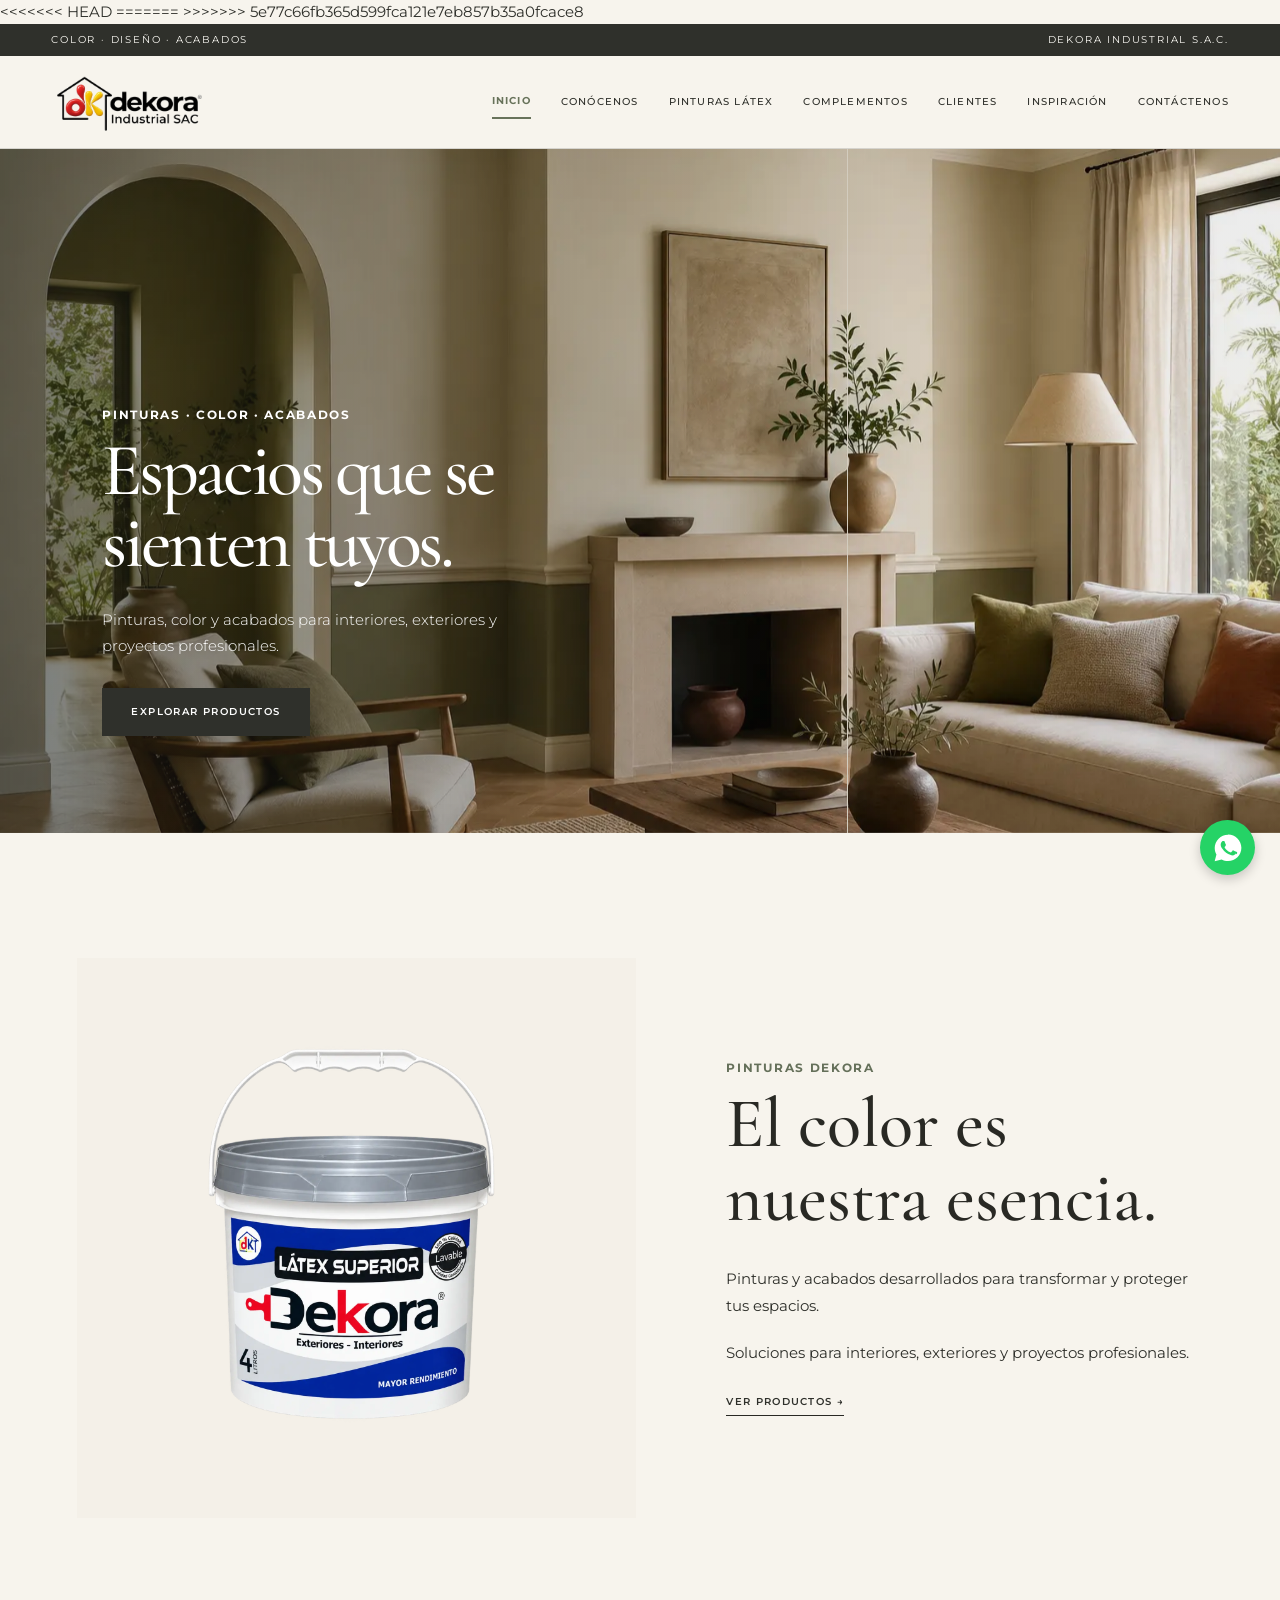
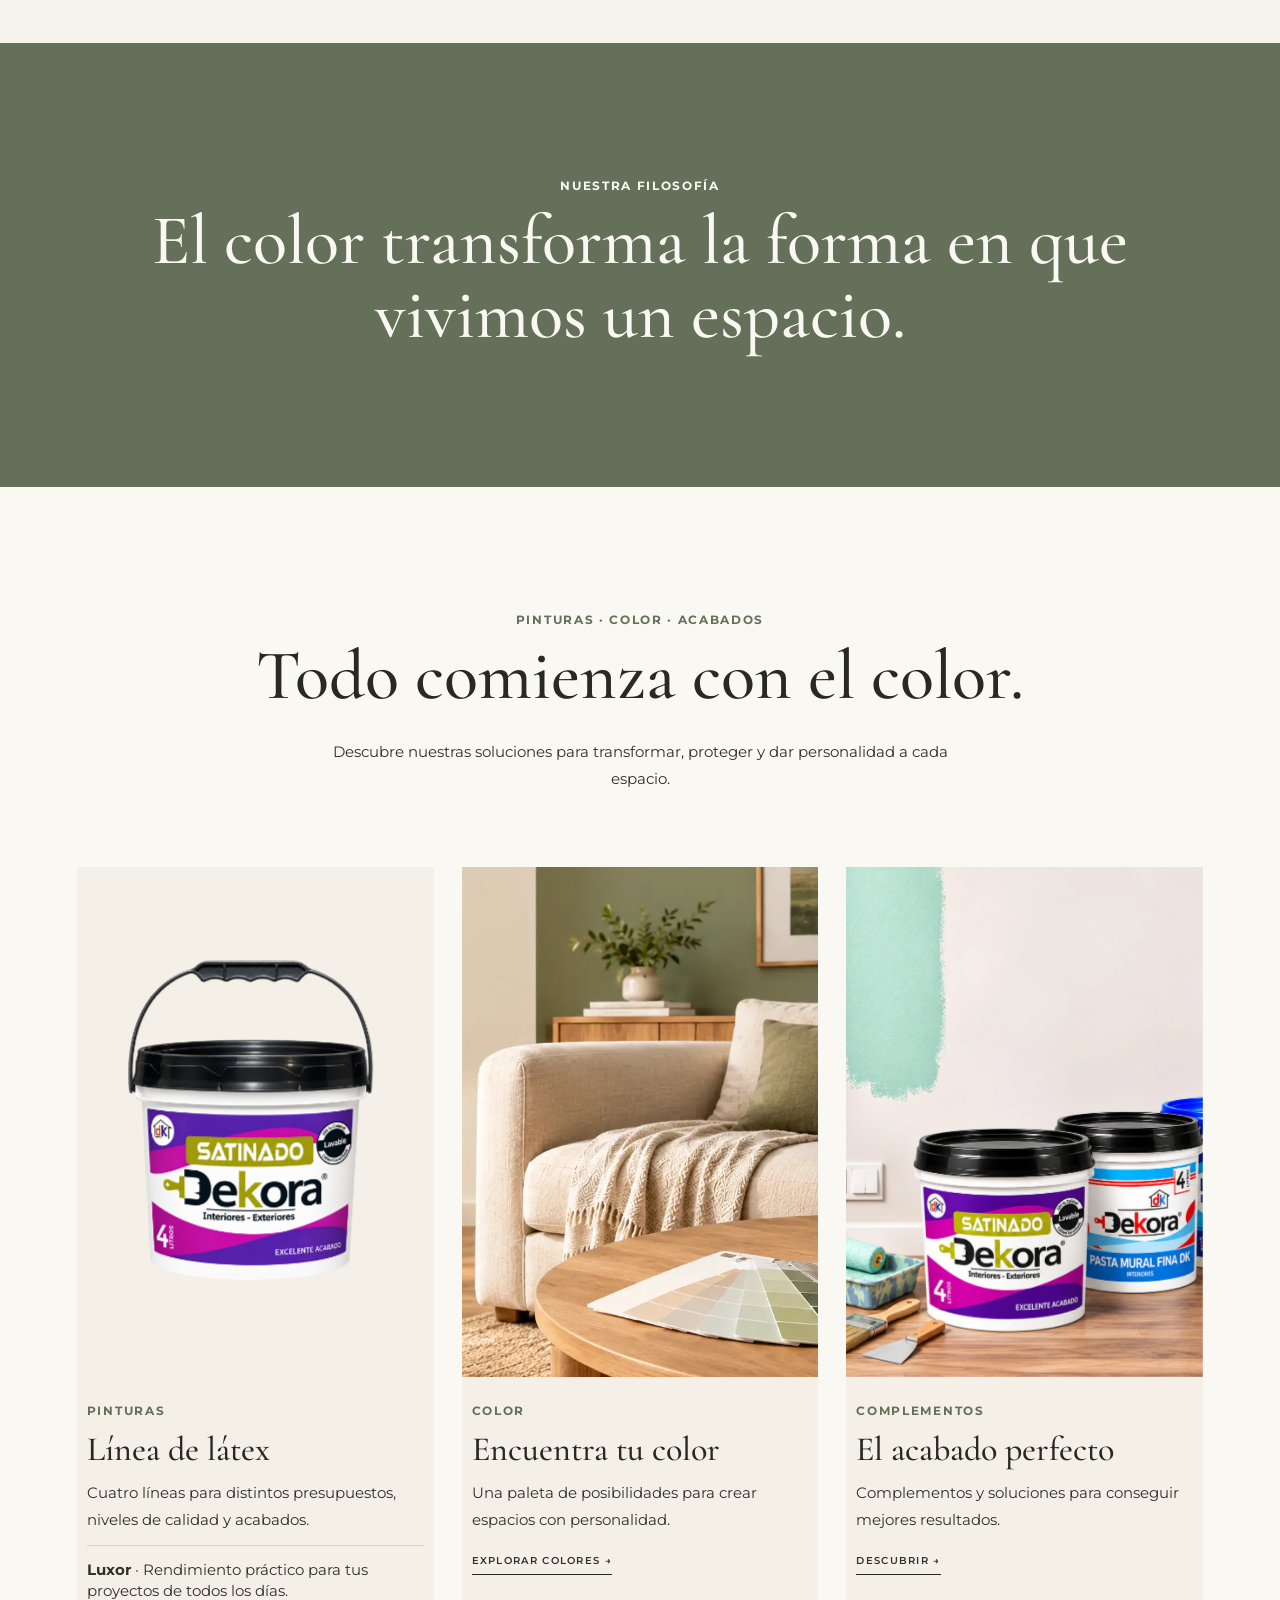
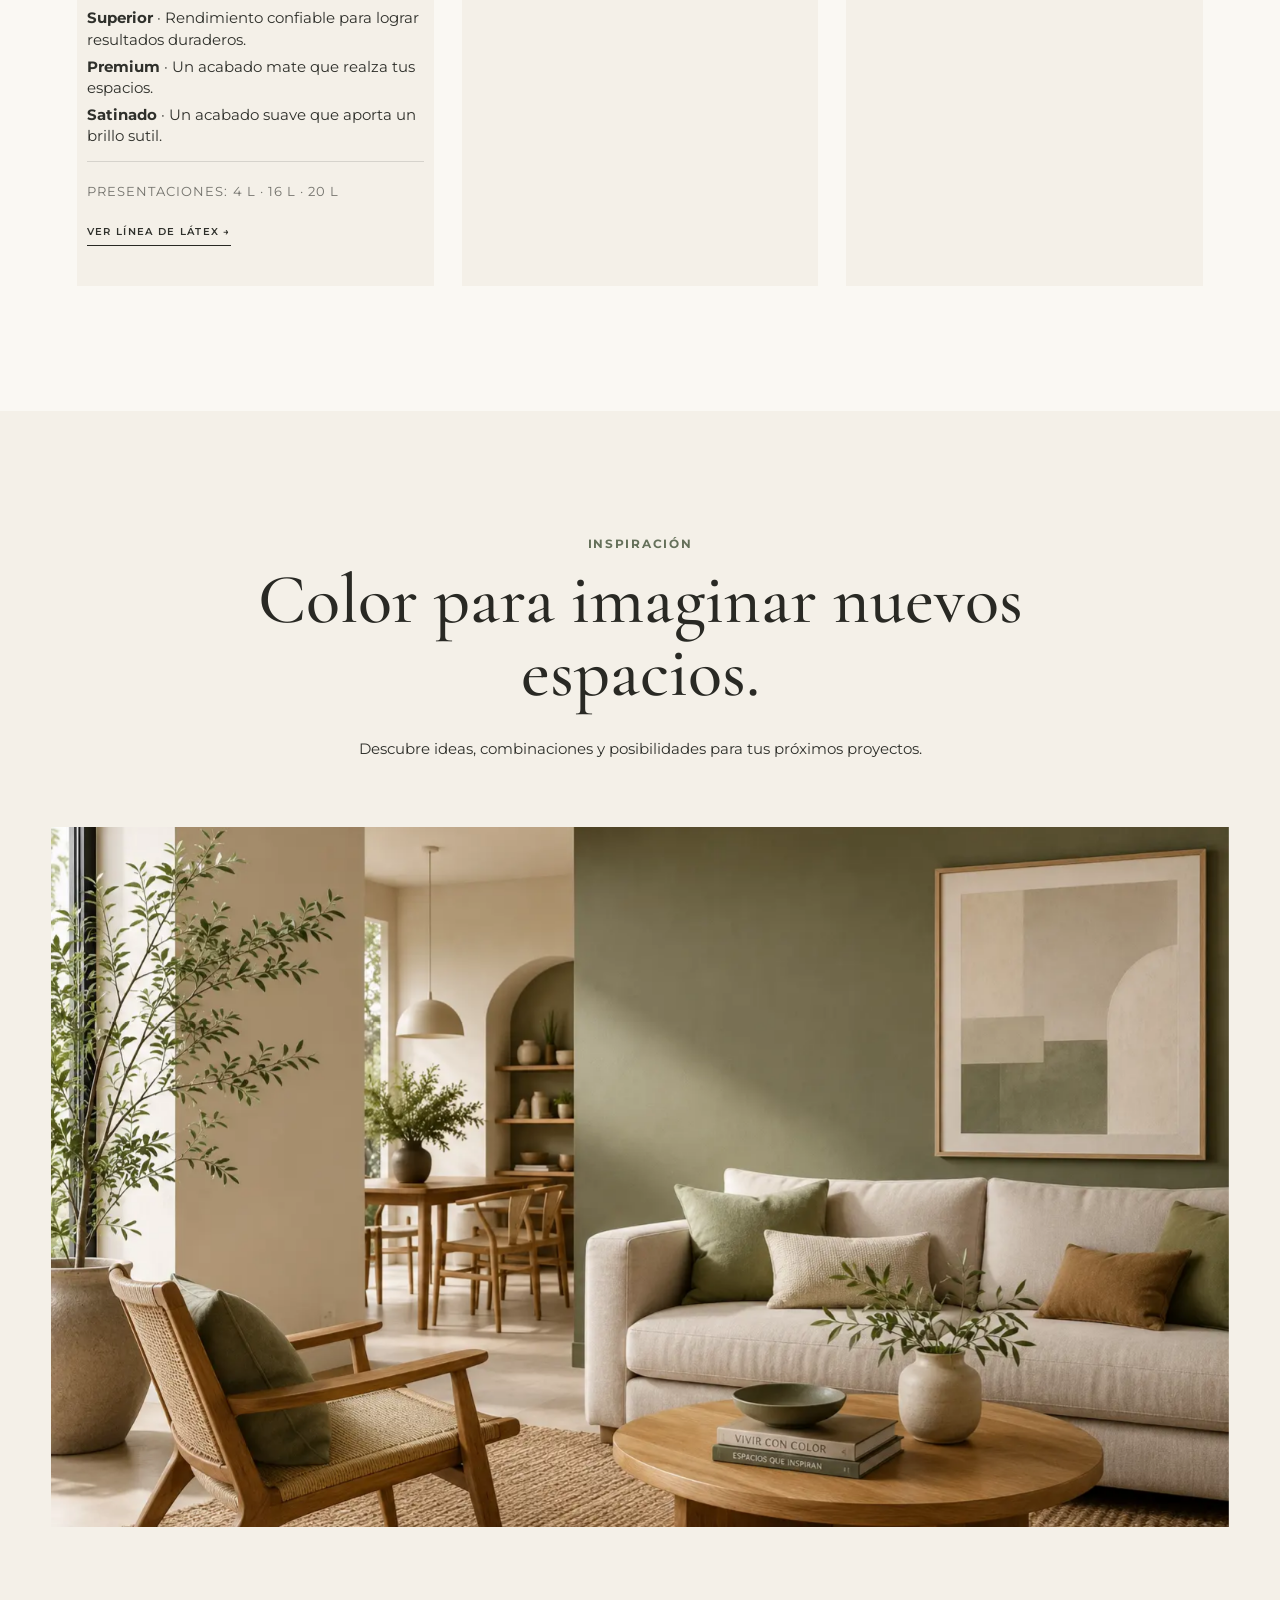
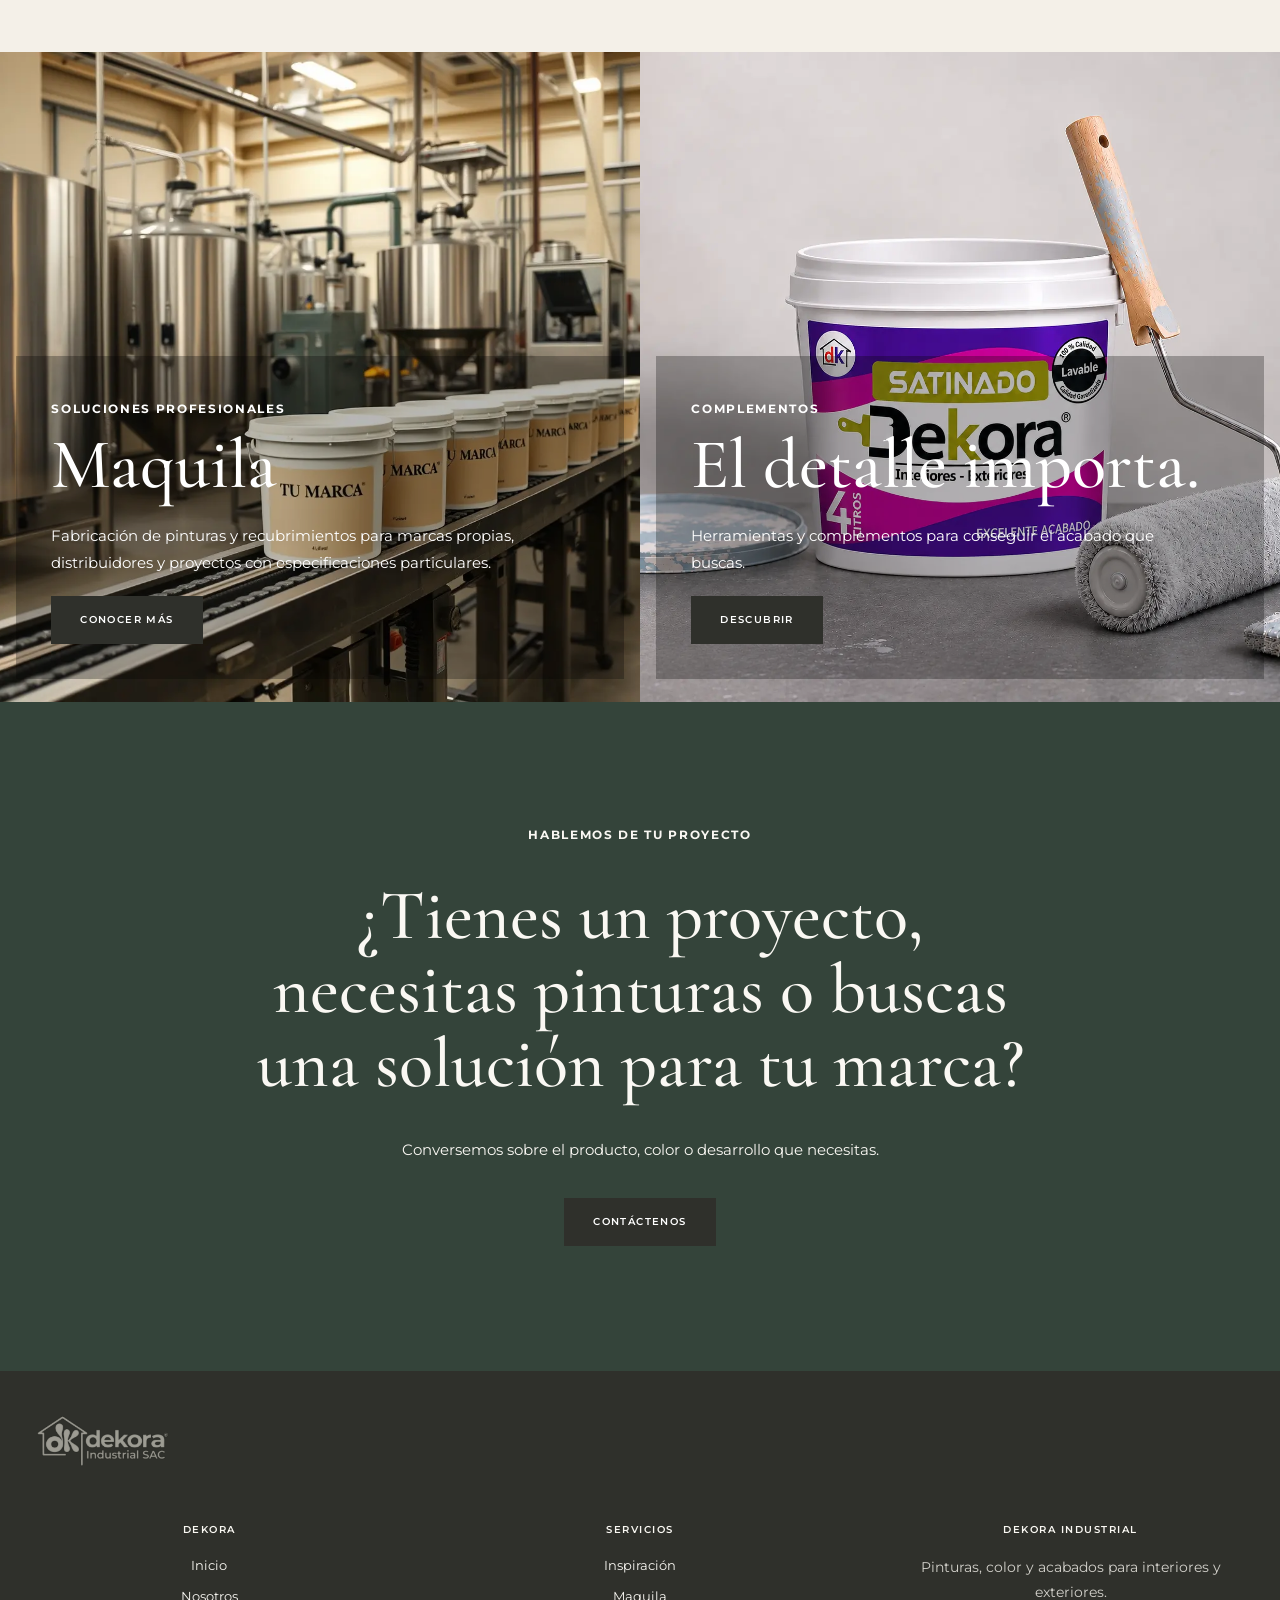
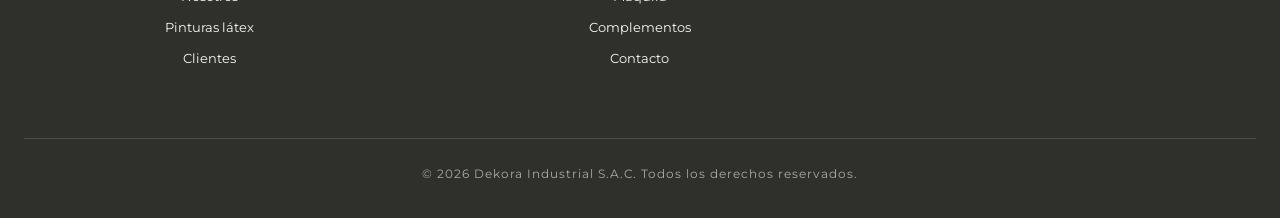
==== commit 1e5b464e: "Fresh sync from local Dekora folder" ====
--- a/index.html
+++ b/index.html
@@ -74,6 +74,16 @@
 
 </head>
 
+<<<<<<< HEAD
+<script async src="https://www.googletagmanager.com/gtm.js?id=GTM-TJSDSMM5"></script>
+<script>
+    window.dataLayer = window.dataLayer || [];
+    function gtag() { dataLayer.push(arguments); }
+    gtag('js', new Date());
+</script>
+
+=======
+>>>>>>> 5e77c66fb365d599fca121e7eb857b35a0fcace8
 <body>
 
     <div id="contenedor">
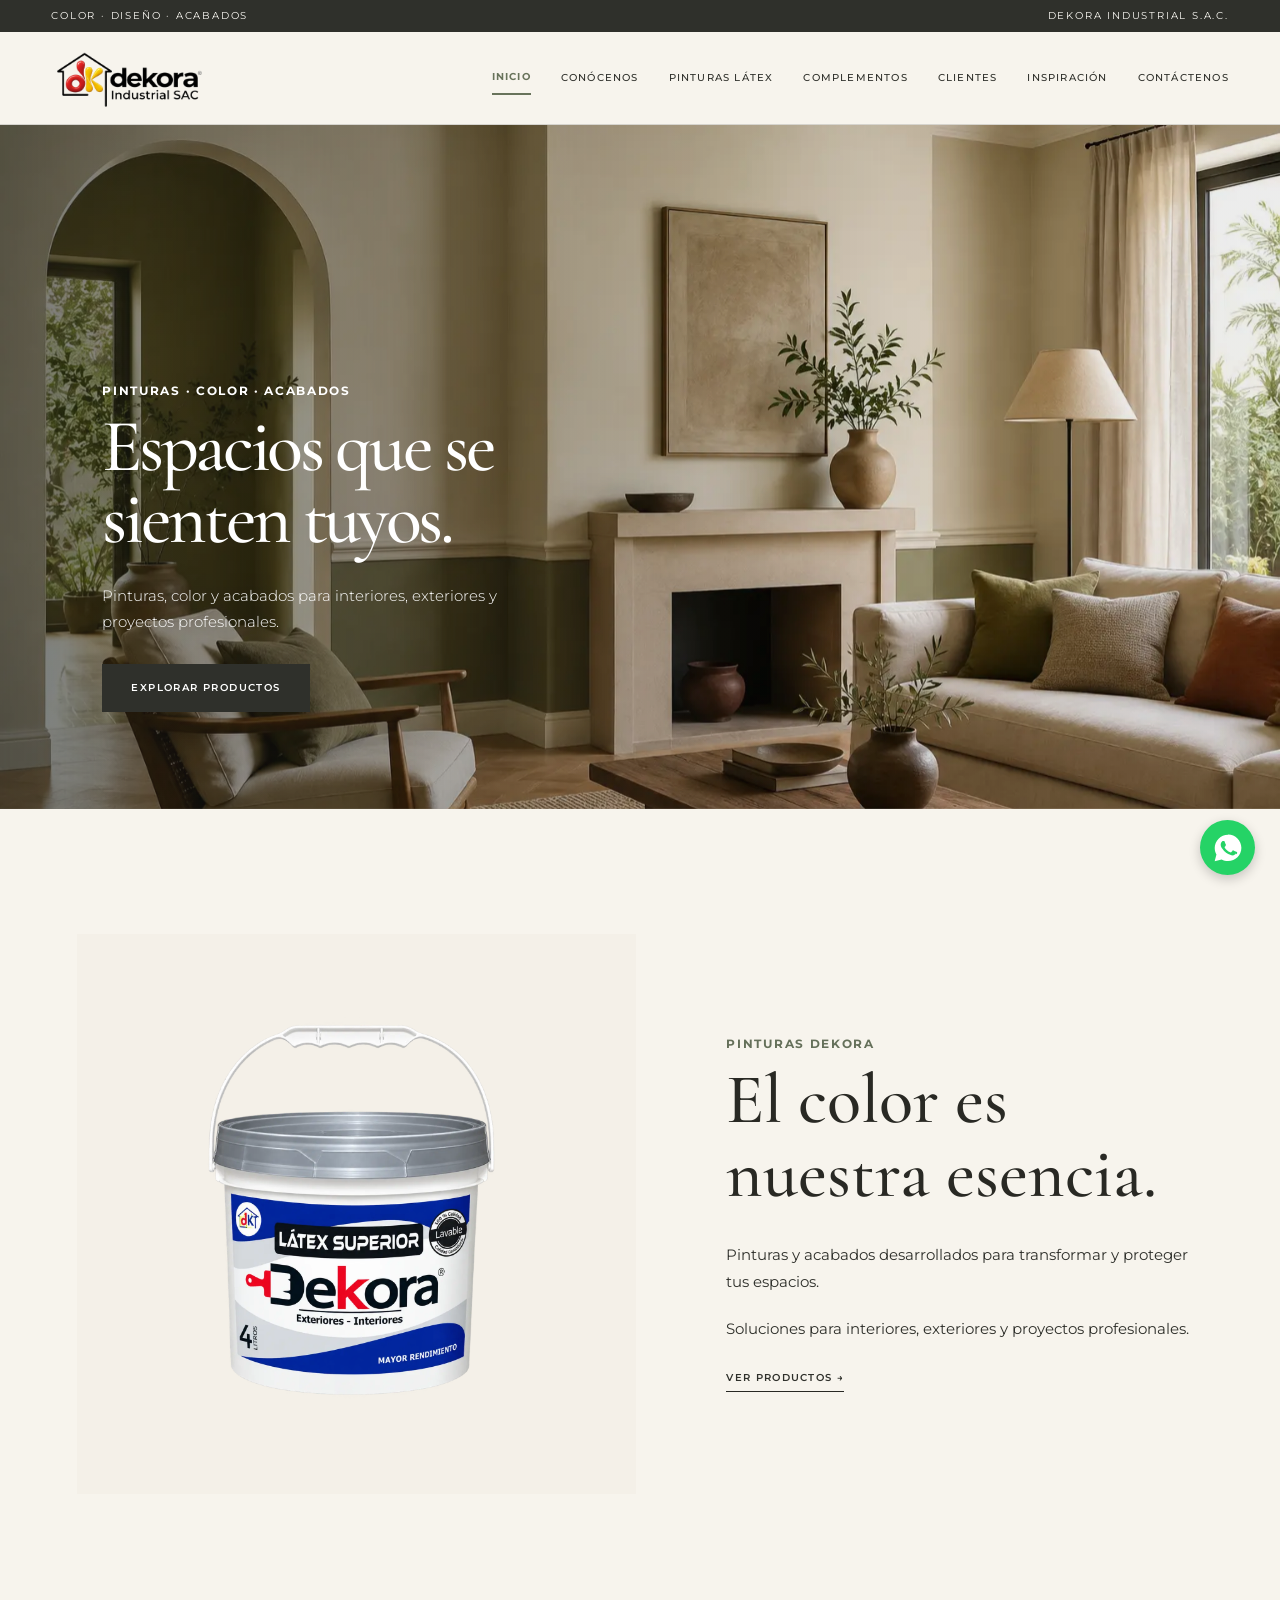
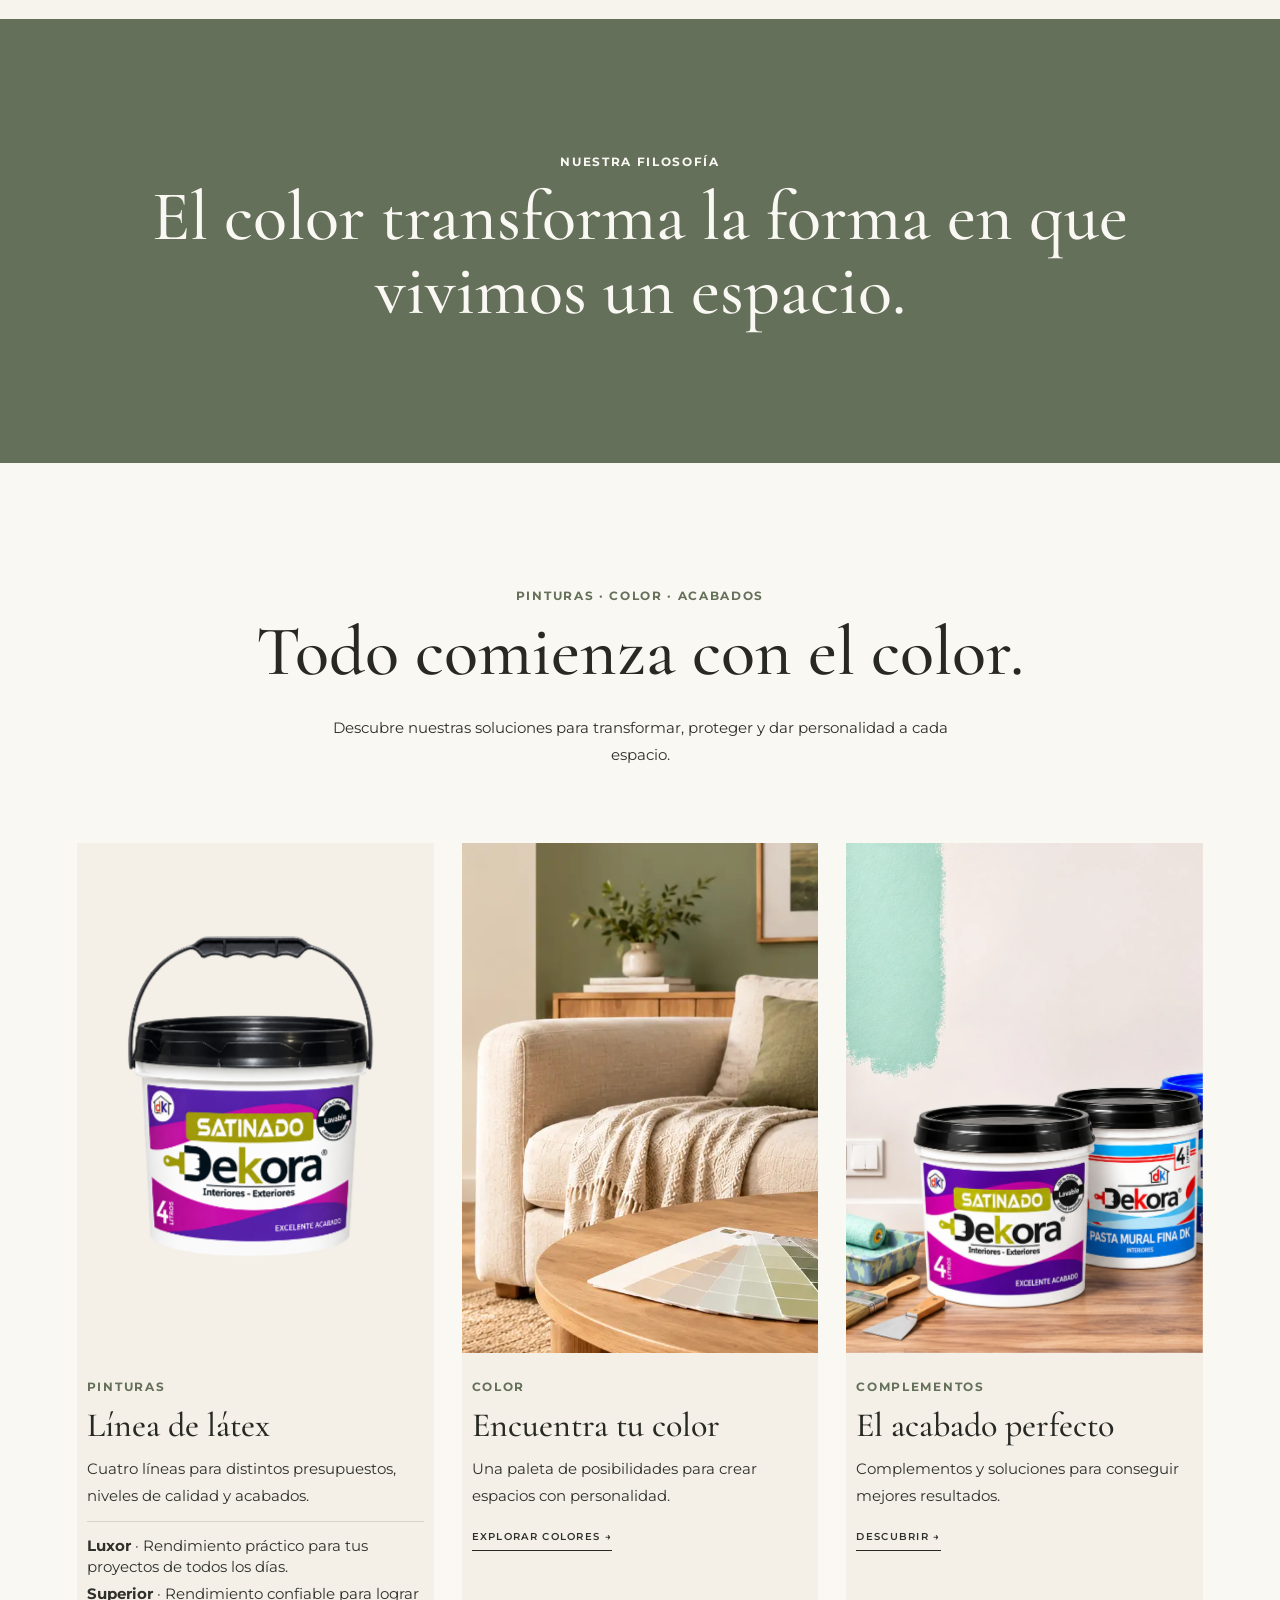
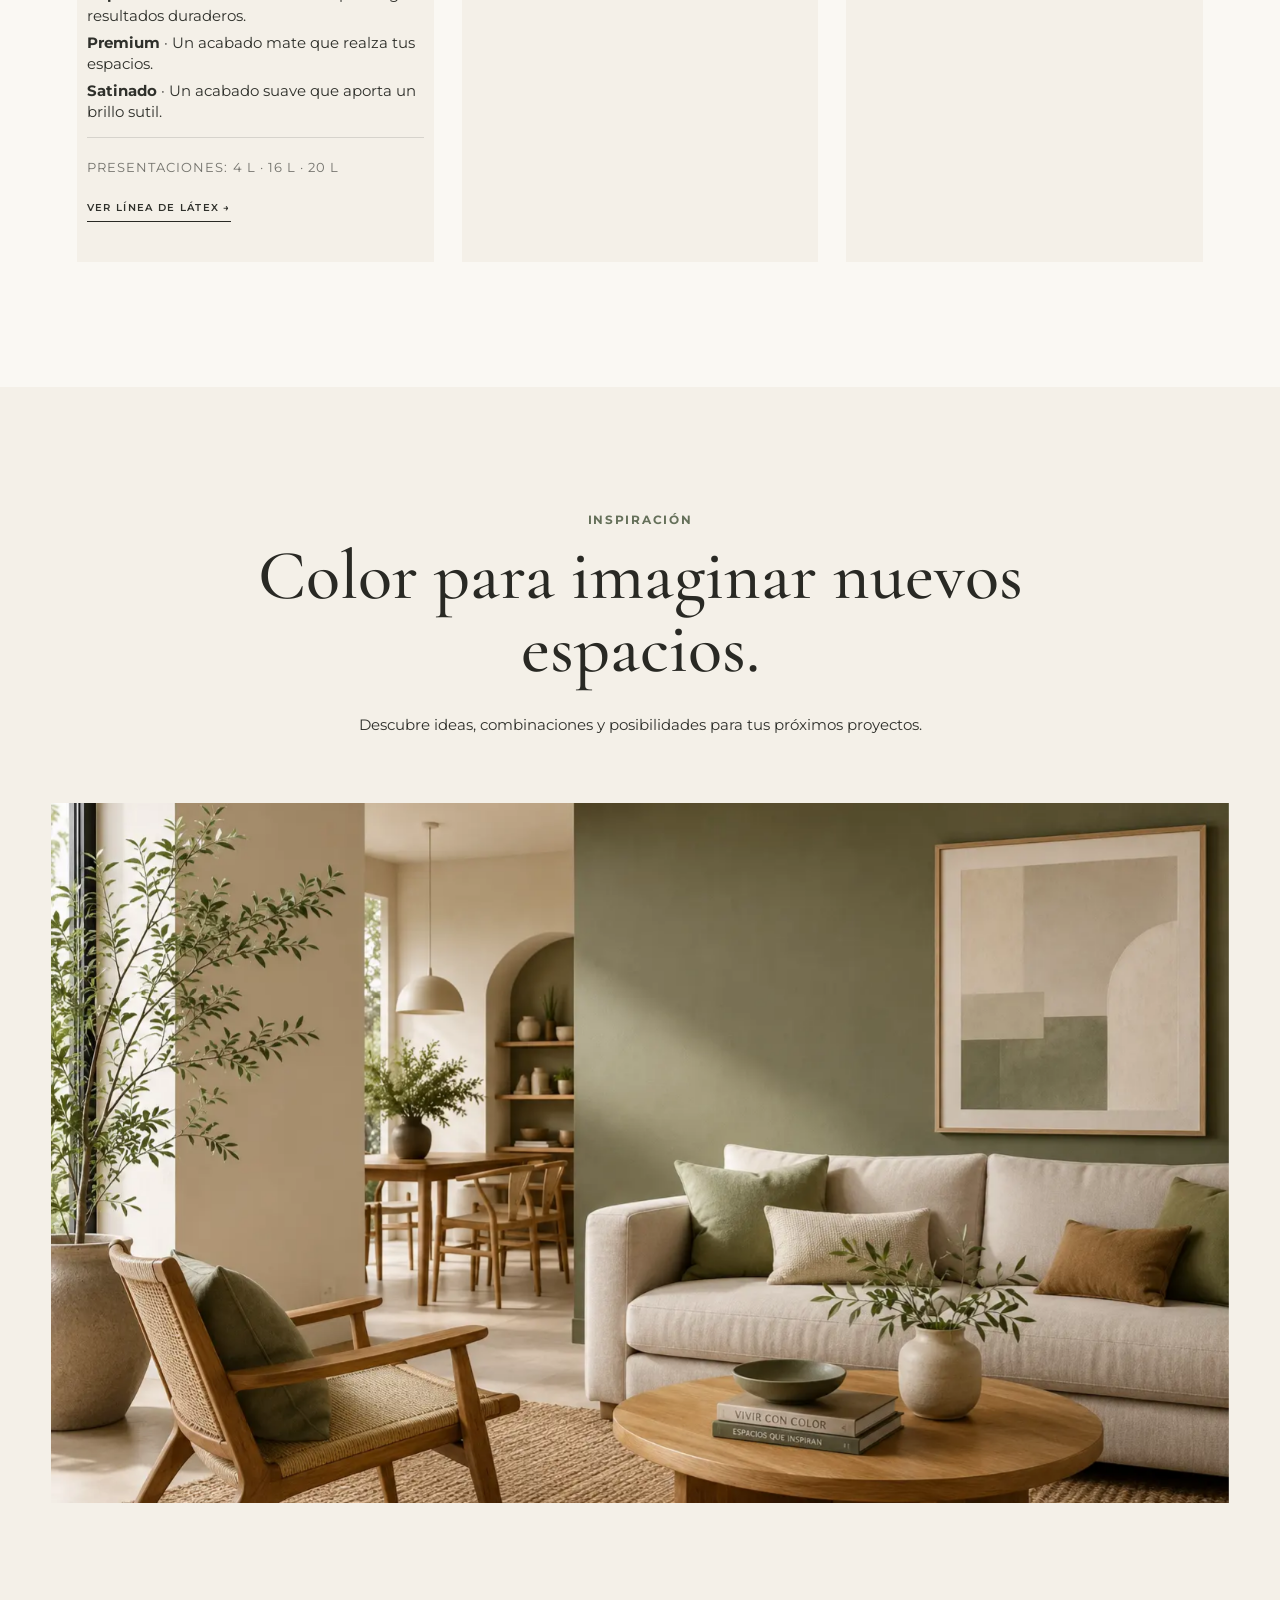
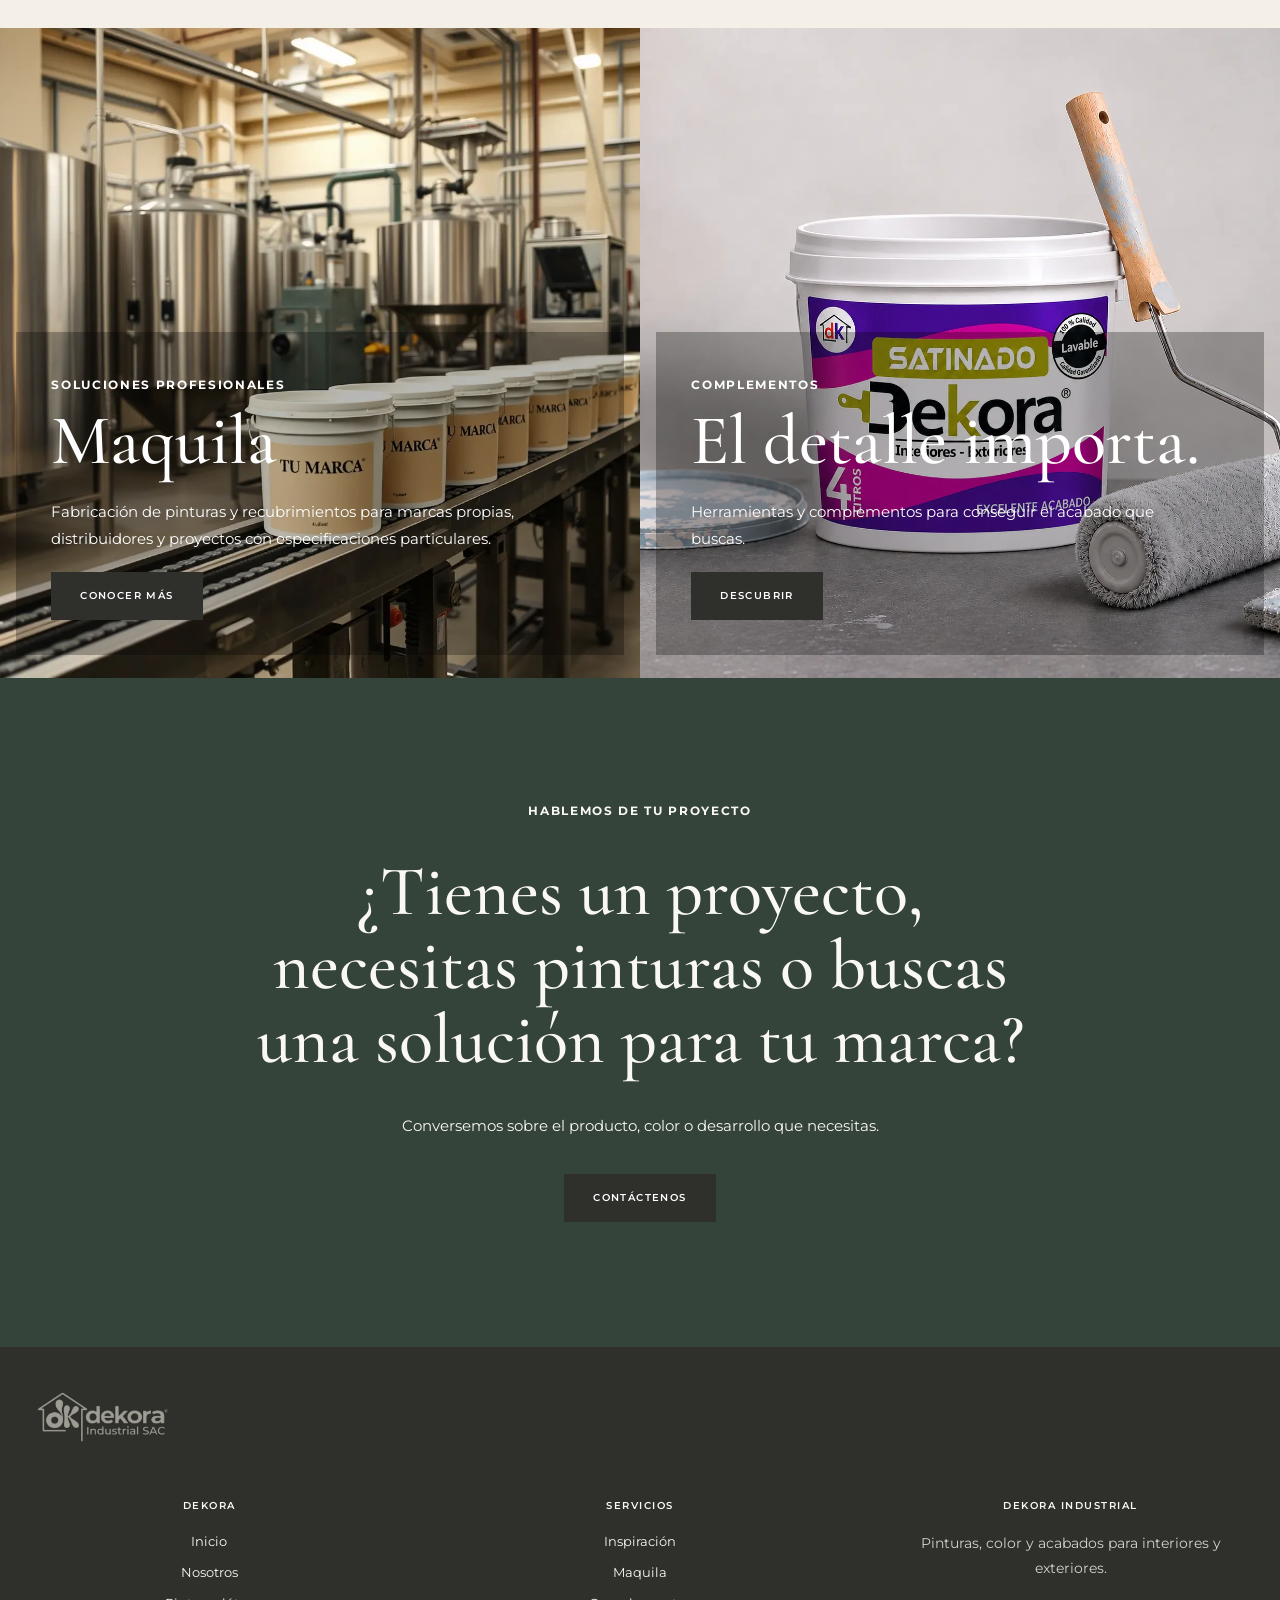
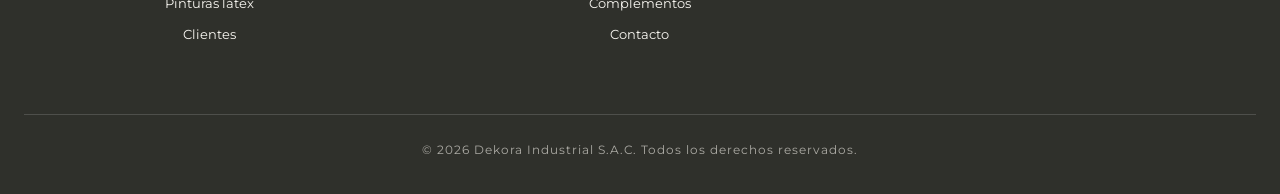
==== commit b85fdd02: "Added Google Analitics" ====
--- a/index.html
+++ b/index.html
@@ -74,7 +74,6 @@
 
 </head>
 
-<<<<<<< HEAD
 <script async src="https://www.googletagmanager.com/gtm.js?id=GTM-TJSDSMM5"></script>
 <script>
     window.dataLayer = window.dataLayer || [];
@@ -82,8 +81,6 @@
     gtag('js', new Date());
 </script>
 
-=======
->>>>>>> 5e77c66fb365d599fca121e7eb857b35a0fcace8
 <body>
 
     <div id="contenedor">
